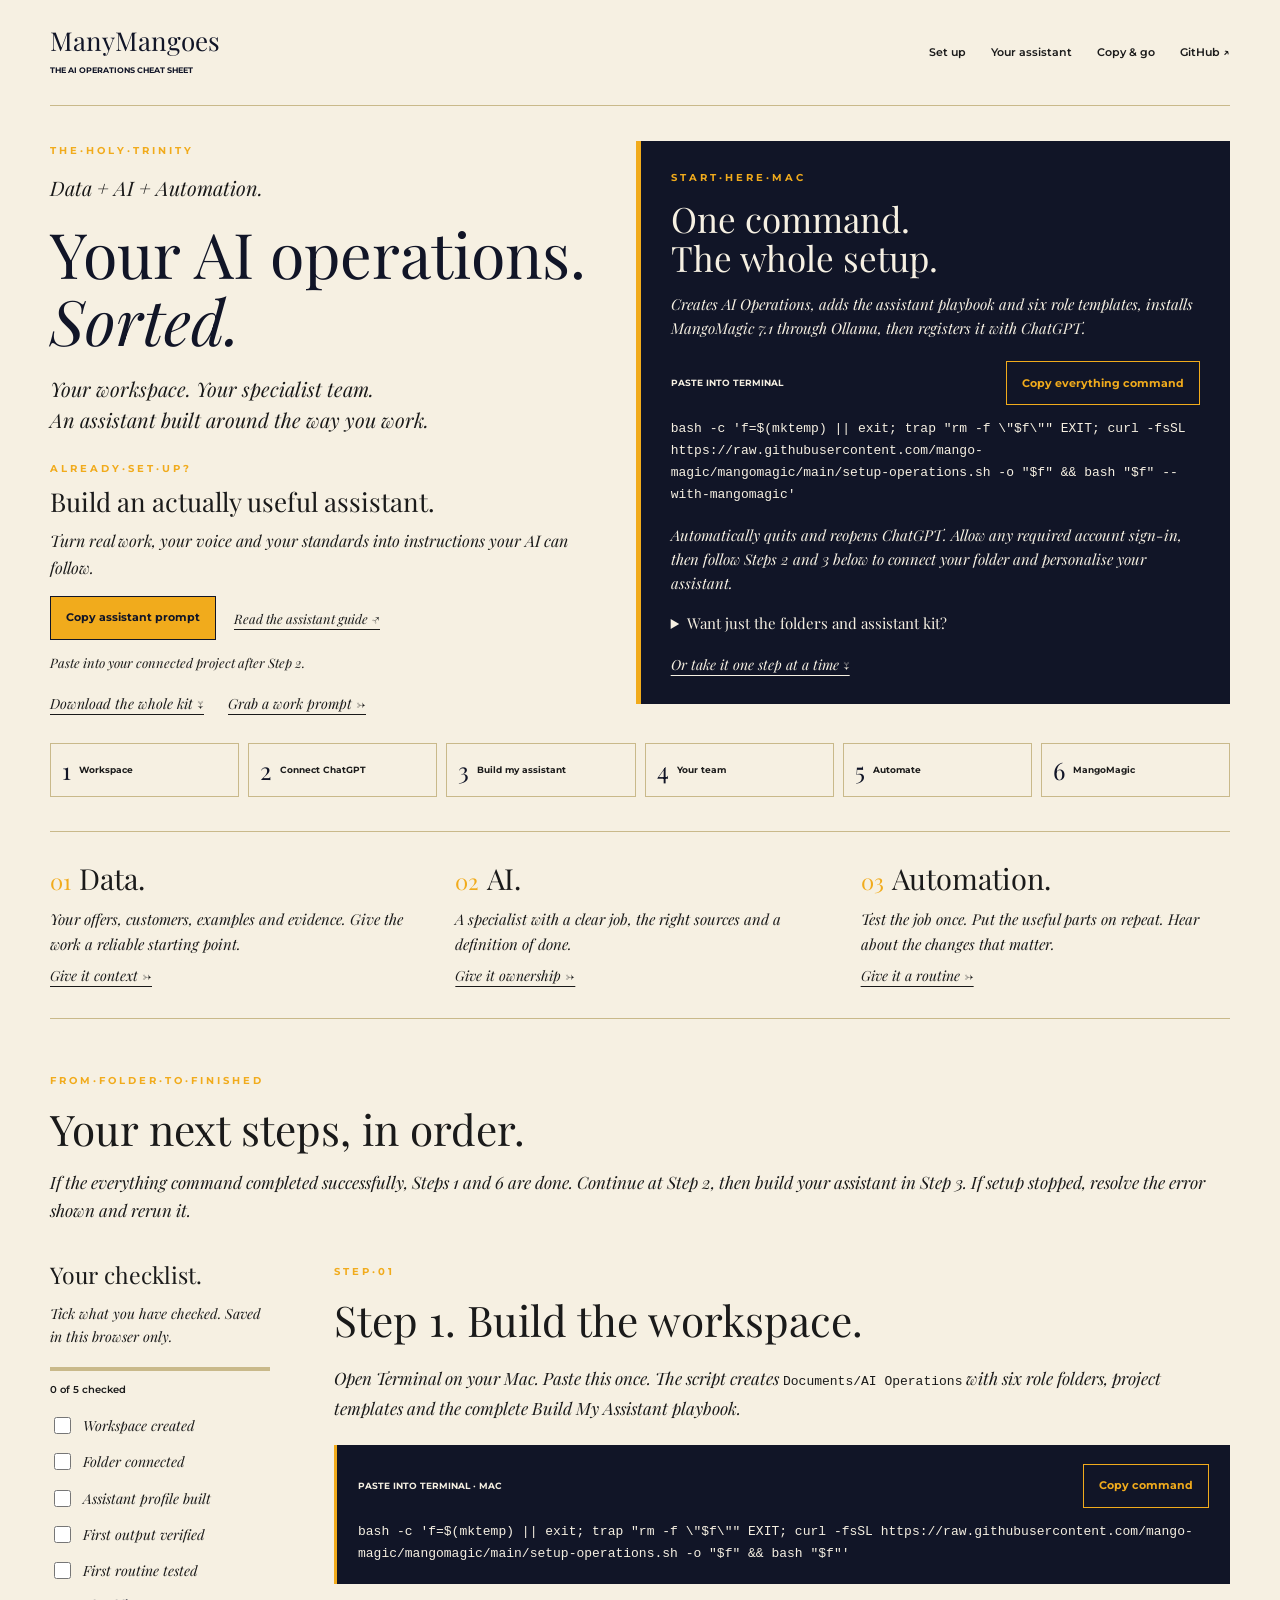
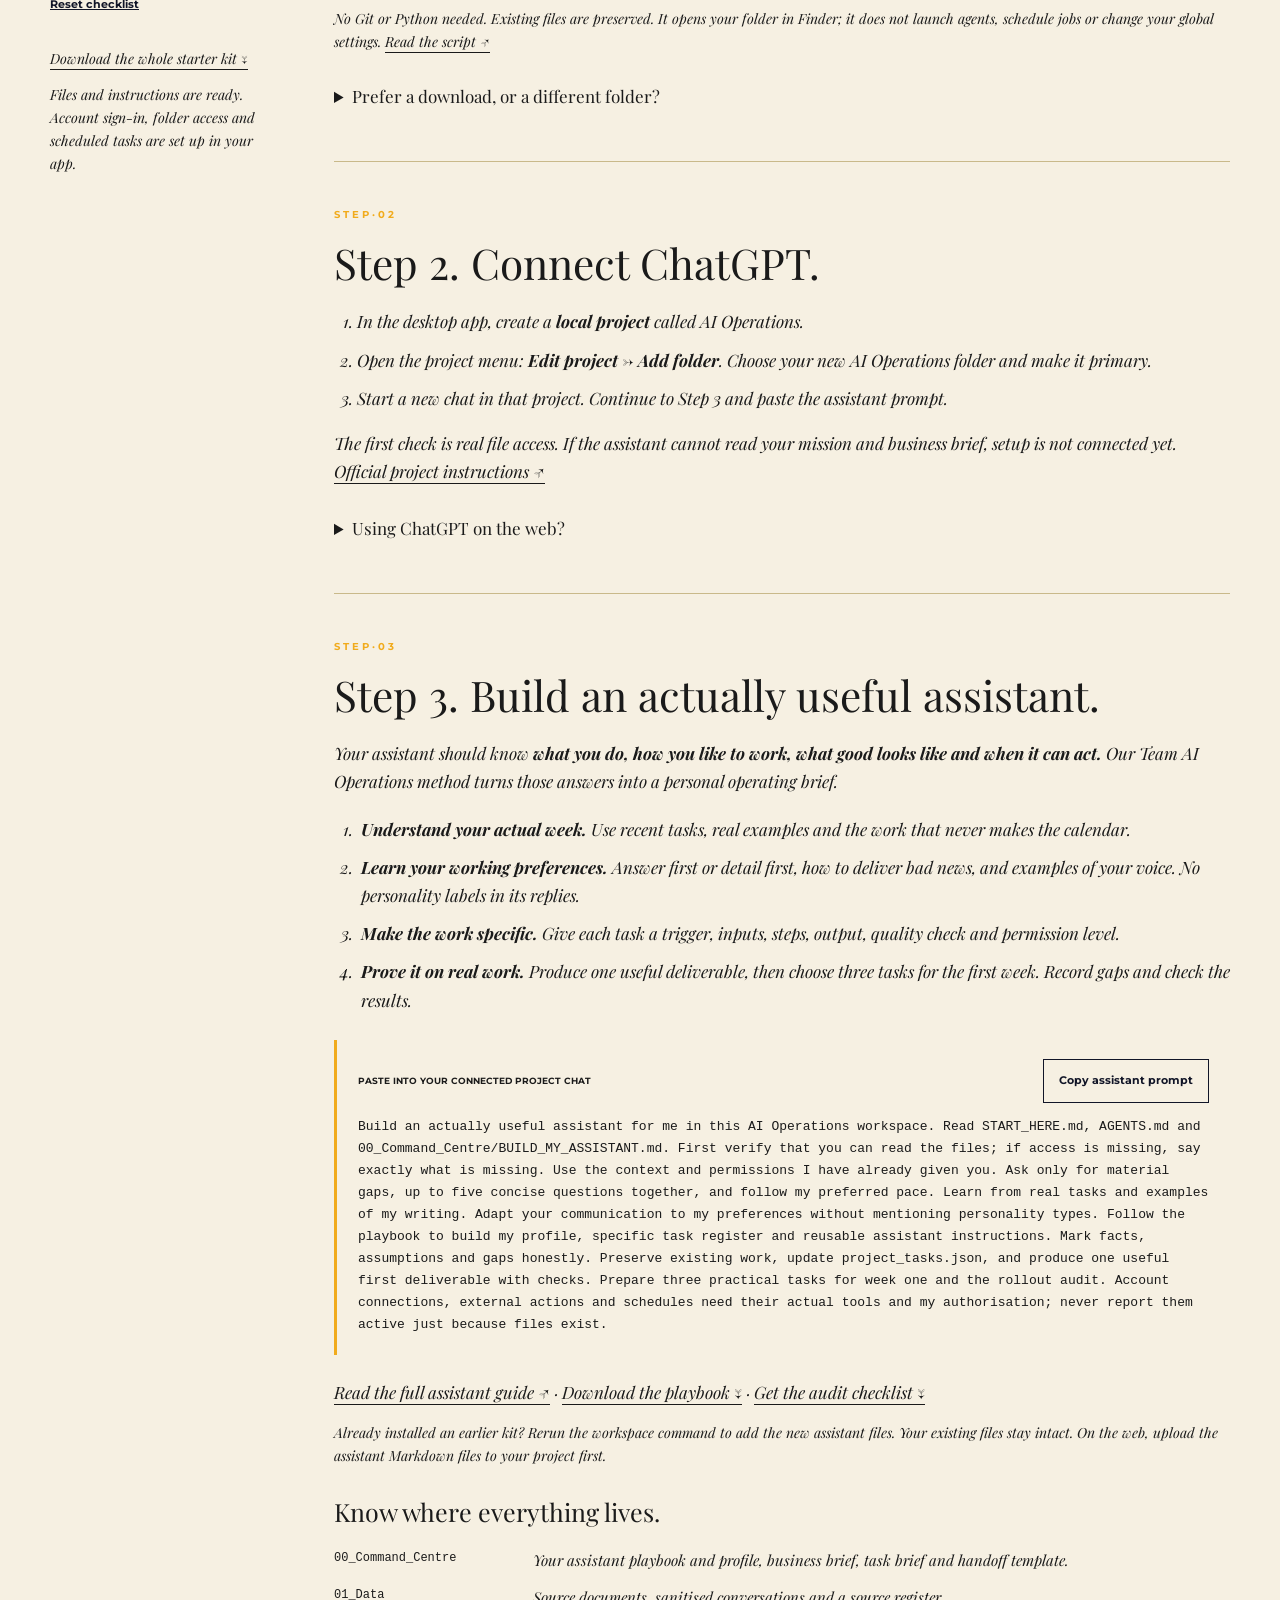
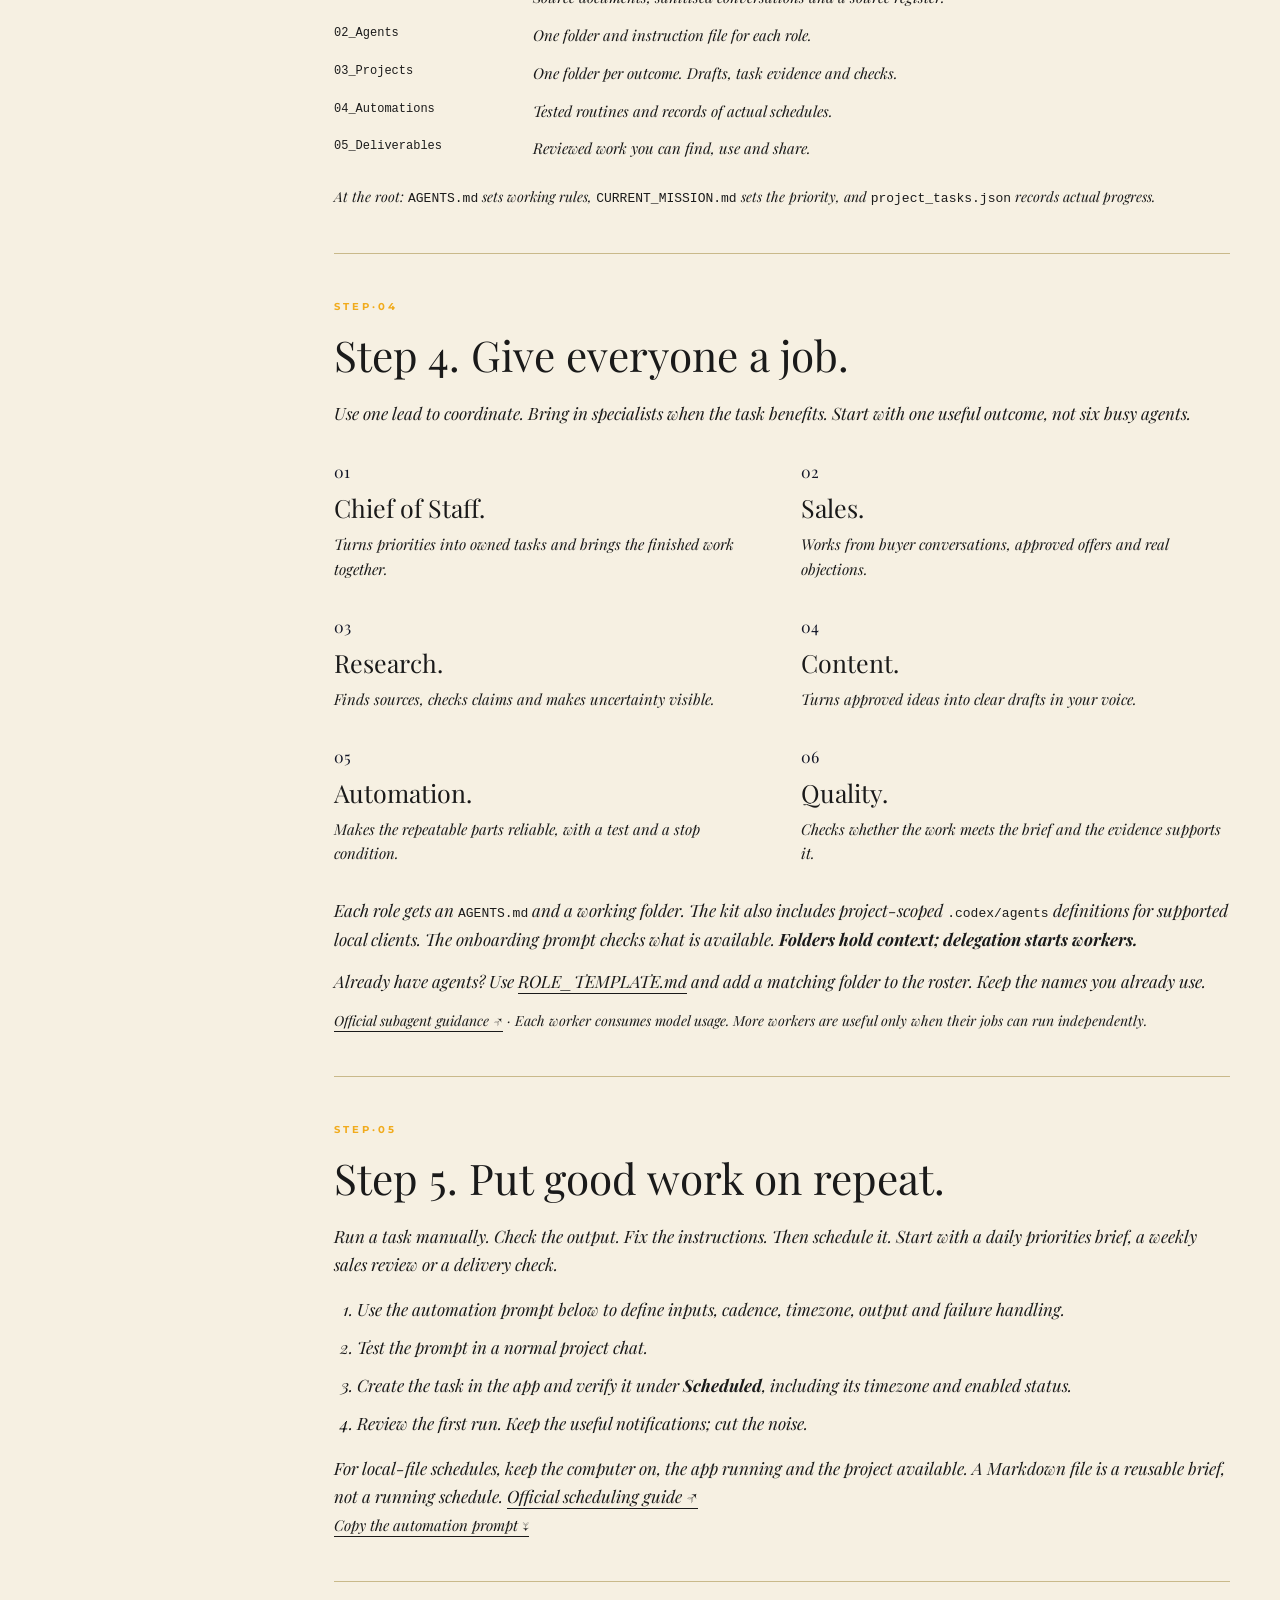
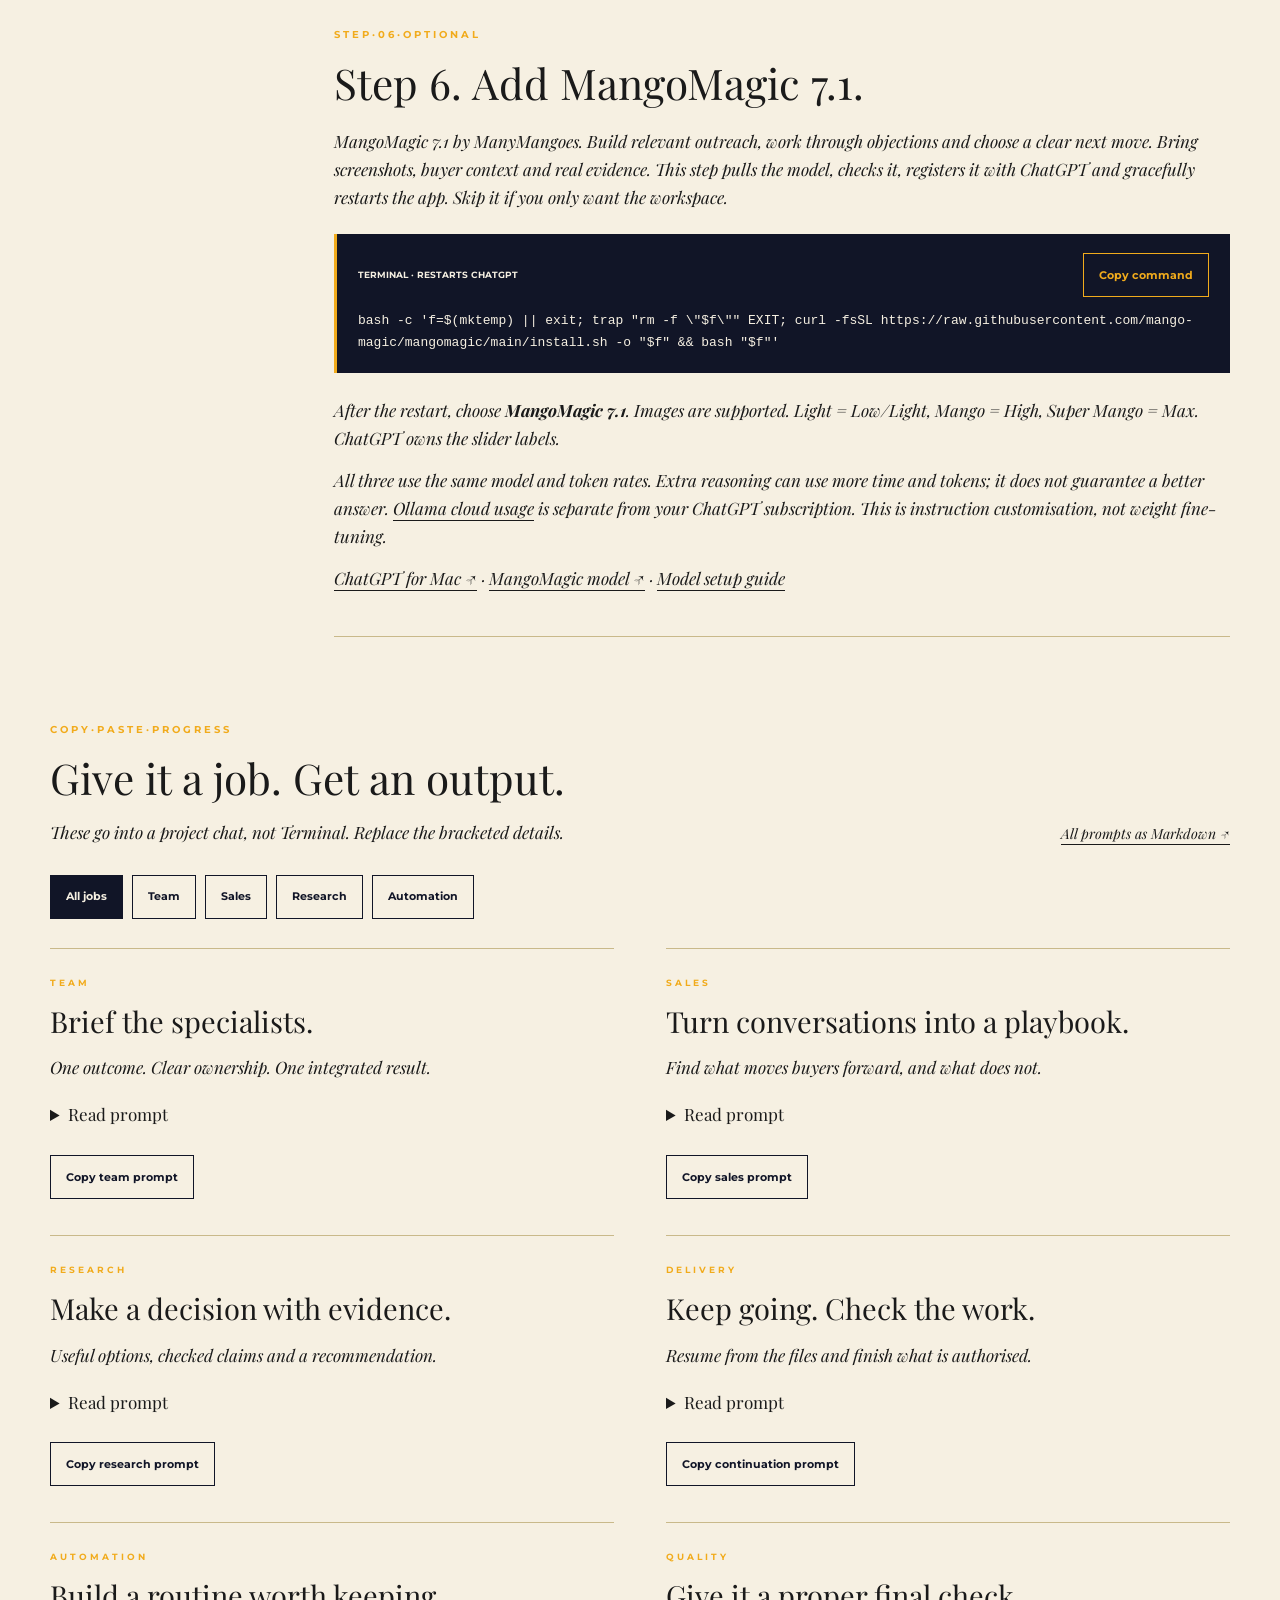
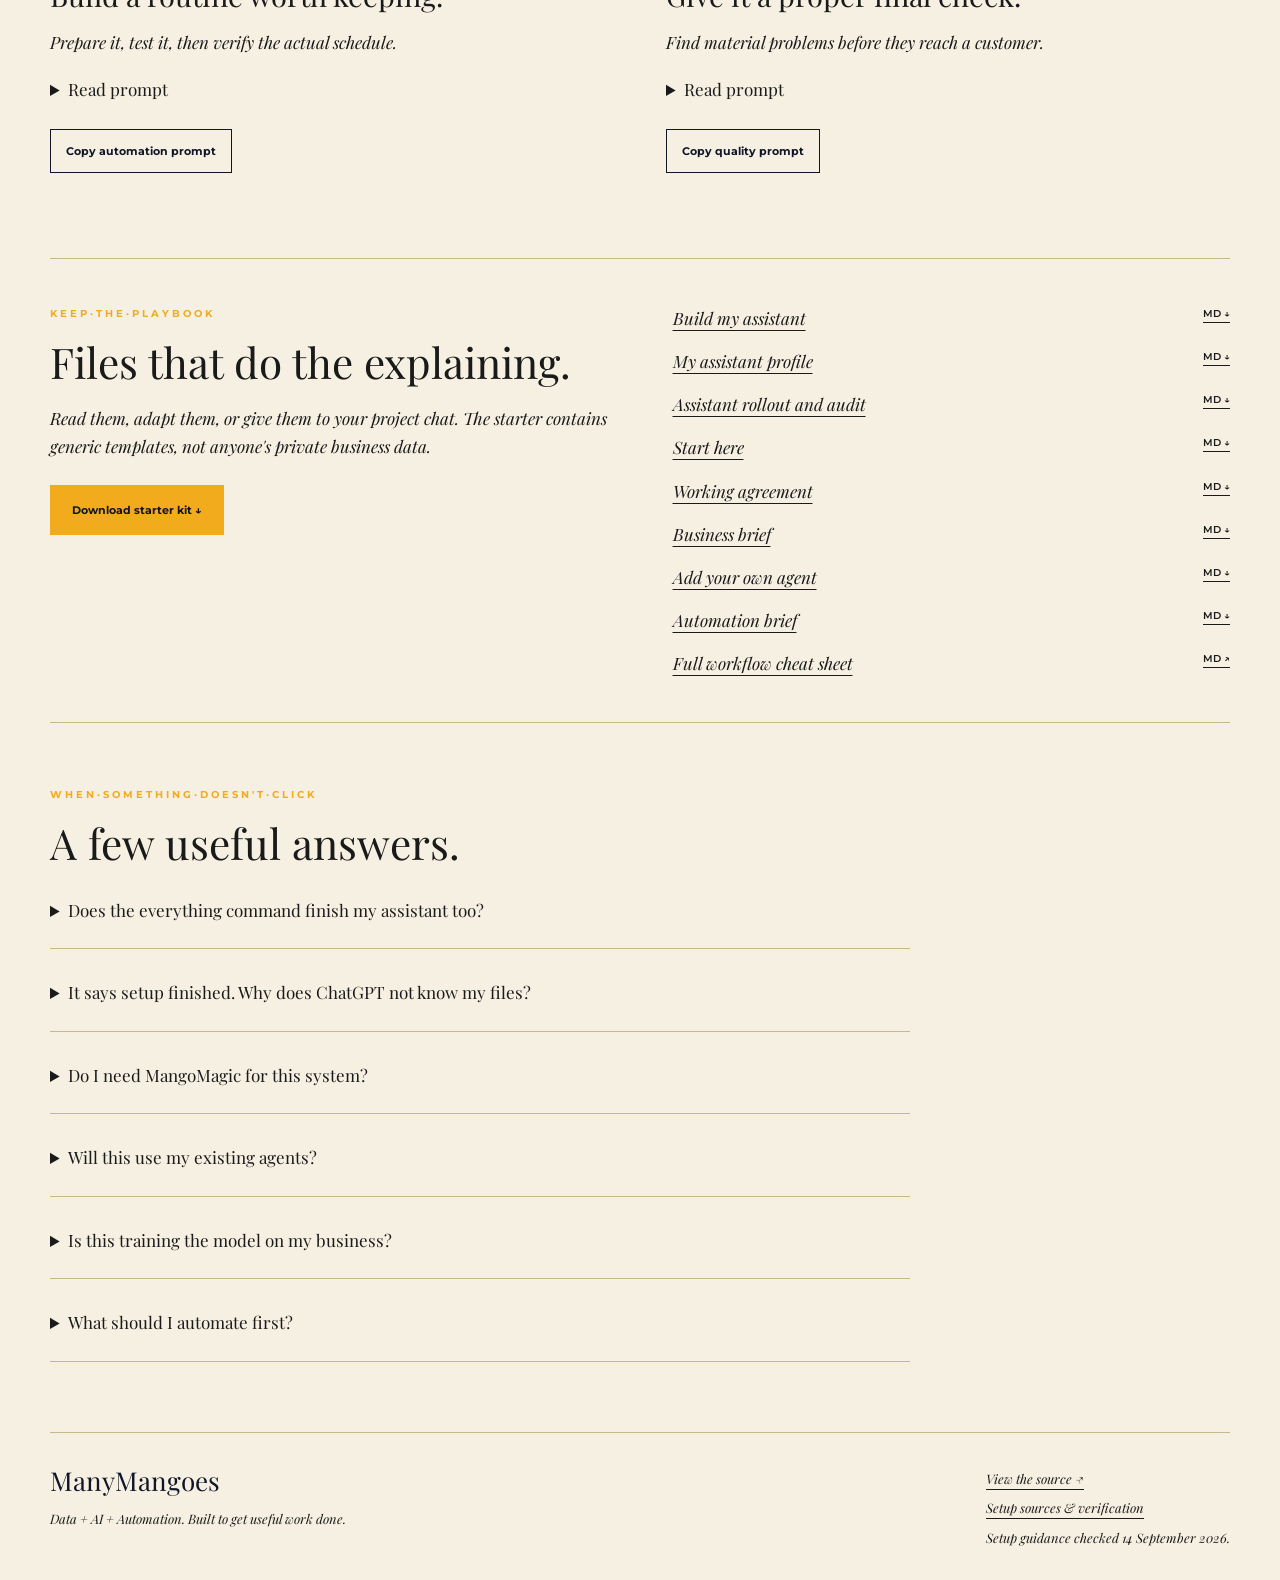
==== guide.html @ 71750f76 "Simplify setup into a visual homepage and one-click actions" ====
<!DOCTYPE html>
<html lang="en-AU">
<head>
<meta charset="UTF-8"><meta name="viewport" content="width=device-width, initial-scale=1">
<meta name="theme-color" content="#111527">
<meta name="description" content="The ManyMangoes cheat sheet for getting useful work done with ChatGPT. Data + AI + Automation. One-command setup, a Build My Assistant playbook, specialist roles and copy/paste prompts.">
<meta property="og:title" content="Your AI operations. Sorted. | ManyMangoes">
<meta property="og:description" content="Data + AI + Automation. Build your workspace. Brief your agents. Put useful work on repeat.">
<title>The setup guide. · ManyMangoes</title>
<link rel="icon" href="data:,">
<link rel="preconnect" href="https://fonts.googleapis.com"><link rel="preconnect" href="https://fonts.gstatic.com" crossorigin>
<link href="https://fonts.googleapis.com/css2?family=Montserrat:wght@600;700&family=Playfair+Display:ital,wght@0,400;0,600;1,400&display=swap" rel="stylesheet">
<link rel="stylesheet" href="assets/site.css">
<script src="assets/site.js" defer></script>
</head>
<body>
<a class="skip" href="#start">Skip to setup</a>
<header class="masthead wrap"><a class="wordmark" href="index.html">ManyMangoes<span>THE AI OPERATIONS CHEAT SHEET</span></a><nav aria-label="Main"><a href="#start">Set up</a><a href="assistant.html">Your assistant</a><a href="#prompts">Copy &amp; go</a><a href="https://github.com/mango-magic/mangomagic">GitHub ↗</a></nav></header>
<main>
<section class="hero wrap" aria-labelledby="hero-title">
<div class="hero-intro"><p class="eyebrow">T H E · H O L Y · T R I N I T Y</p><p class="hero-equation">Data + AI + Automation.</p><h1 id="hero-title">Your AI operations.<br><em>Sorted.</em></h1><p class="lede">Your workspace. Your specialist team.<br>An assistant built around the way you work.</p>
<div class="copy-block hero-assistant"><p class="eyebrow">A L R E A D Y · S E T · U P ?</p><h2>Build an actually useful assistant.</h2><p>Turn real work, your voice and your standards into instructions your AI can follow.</p><div class="actions"><button type="button" class="button" data-copy="onboard-prompt">Copy assistant prompt</button><a href="assistant.html">Read the assistant guide ↗</a></div><span class="copy-status" aria-live="polite"></span><p class="small">Paste into your connected project after Step 2.</p></div>
<div class="hero-links"><a href="assets/AI-Operations-Starter.zip" download>Download the whole kit ↓</a><a href="#prompts">Grab a work prompt →</a></div></div>
<div class="hero-install terminal"><p class="eyebrow">S T A R T · H E R E · M A C</p><h2>One command.<br>The whole setup.</h2><p>Creates AI Operations, adds the assistant playbook and six role templates, installs MangoMagic 7.1 through Ollama, then registers it with ChatGPT.</p>
<div class="copy-block terminal hero-command"><div class="block-heading"><span>PASTE INTO TERMINAL</span><button type="button" data-copy="everything-command">Copy everything command</button></div><pre id="everything-command"><code>bash -c 'f=$(mktemp) || exit; trap "rm -f \"$f\"" EXIT; curl -fsSL https://raw.githubusercontent.com/mango-magic/mangomagic/main/setup-operations.sh -o "$f" && bash "$f" --with-mangomagic'</code></pre><span class="copy-status" aria-live="polite"></span></div>
<p class="small">Automatically quits and reopens ChatGPT. Allow any required account sign-in, then follow Steps 2 and 3 below to connect your folder and personalise your assistant.</p>
<details class="workspace-choice"><summary>Want just the folders and assistant kit?</summary><p>Use this if you already have a model. You can add MangoMagic later in Step 6.</p><div class="copy-block terminal"><div class="block-heading"><span>WORKSPACE ONLY</span><button type="button" data-copy="setup-command">Copy workspace command</button></div><pre id="setup-command"><code>bash -c 'f=$(mktemp) || exit; trap "rm -f \"$f\"" EXIT; curl -fsSL https://raw.githubusercontent.com/mango-magic/mangomagic/main/setup-operations.sh -o "$f" && bash "$f"'</code></pre><span class="copy-status" aria-live="polite"></span></div></details><a class="setup-alternative" href="#start">Or take it one step at a time ↓</a></div>
<ol class="hero-steps" aria-label="Setup steps"><li><a href="#start"><span>1</span>Workspace</a></li><li><a href="#connect"><span>2</span>Connect ChatGPT</a></li><li><a href="#context"><span>3</span>Build my assistant</a></li><li><a href="#team"><span>4</span>Your team</a></li><li><a href="#automate"><span>5</span>Automate</a></li><li><a href="#model-setup"><span>6</span>MangoMagic <em>optional</em></a></li></ol>
</section>
<section class="trinity wrap" aria-labelledby="trinity-title">
<div class="trinity-heading"><p class="eyebrow">T H E · H O L Y · T R I N I T Y</p><h2 id="trinity-title">Data + AI + Automation.</h2><p>One connected way to work.</p></div>
<div class="trinity-grid"><article><span class="step-no">01</span><h3>Data.</h3><p>Your offers, customers, examples and evidence. Give the work a reliable starting point.</p><a href="#context">Give it context →</a></article><article><span class="step-no">02</span><h3>AI.</h3><p>A specialist with a clear job, the right sources and a definition of done.</p><a href="#team">Give it ownership →</a></article><article><span class="step-no">03</span><h3>Automation.</h3><p>Test the job once. Put the useful parts on repeat. Hear about the changes that matter.</p><a href="#automate">Give it a routine →</a></article></div>
</section>
<div class="wrap section-intro"><p class="eyebrow">F R O M · F O L D E R · T O · F I N I S H E D</p><h2>Your next steps, in order.</h2><p>If the everything command completed successfully, Steps 1 and 6 are done. Continue at Step 2, then build your assistant in Step 3. If setup stopped, resolve the error shown and rerun it.</p></div>
<div class="workspace-layout wrap">
<aside class="progress-panel"><h3>Your checklist.</h3><p class="small">Tick what you have checked. Saved in this browser only.</p><div class="progress-track"><span id="progress-fill"></span></div><p id="progress-text" role="status">0 of 5 checked</p><div class="checks"><label><input type="checkbox" data-check="workspace"> Workspace created</label><label><input type="checkbox" data-check="connected"> Folder connected</label><label><input type="checkbox" data-check="assistant-profile"> Assistant profile built</label><label><input type="checkbox" data-check="delivery"> First output verified</label><label><input type="checkbox" data-check="routine"> First routine tested</label></div><button class="plain-button" id="reset-progress" type="button">Reset checklist</button><a href="assets/AI-Operations-Starter.zip" download>Download the whole starter kit ↓</a><p class="small">Files and instructions are ready. Account sign-in, folder access and scheduled tasks are set up in your app.</p></aside>
<div class="guide">
<section class="guide-step" id="start"><p class="eyebrow">S T E P · 0 1</p><h2>Step 1. Build the workspace.</h2><p>Open Terminal on your Mac. Paste this once. The script creates <code>Documents/AI Operations</code> with six role folders, project templates and the complete Build My Assistant playbook.</p>
<div class="copy-block terminal"><div class="block-heading"><span>PASTE INTO TERMINAL · MAC</span><button type="button" data-copy="setup-command-steps">Copy command</button></div><pre id="setup-command-steps"><code>bash -c 'f=$(mktemp) || exit; trap "rm -f \"$f\"" EXIT; curl -fsSL https://raw.githubusercontent.com/mango-magic/mangomagic/main/setup-operations.sh -o "$f" && bash "$f"'</code></pre><span class="copy-status" aria-live="polite"></span></div>
<p class="small">No Git or Python needed. Existing files are preserved. It opens your folder in Finder; it does not launch agents, schedule jobs or change your global settings. <a href="https://github.com/mango-magic/mangomagic/blob/main/setup-operations.sh">Read the script ↗</a></p>
<details><summary>Prefer a download, or a different folder?</summary><p><a href="assets/AI-Operations-Starter.zip" download>Download the starter ZIP</a> and unzip it. To choose a destination with the script:</p><div class="copy-block"><div class="block-heading"><span>TERMINAL</span><button data-copy="custom-command" type="button">Copy command</button></div><pre id="custom-command"><code>bash -c 'f=$(mktemp) || exit; trap "rm -f \"$f\"" EXIT; curl -fsSL https://raw.githubusercontent.com/mango-magic/mangomagic/main/setup-operations.sh -o "$f" && bash "$f" --destination "$HOME/Desktop/AI Operations"'</code></pre><span class="copy-status" aria-live="polite"></span></div><p>The command is for macOS. On other systems, use the ZIP and a client that supports the workflow.</p></details>
</section>
<section class="guide-step" id="connect"><p class="eyebrow">S T E P · 0 2</p><h2>Step 2. Connect ChatGPT.</h2><ol><li>In the desktop app, create a <strong>local project</strong> called AI Operations.</li><li>Open the project menu: <strong>Edit project → Add folder</strong>. Choose your new AI Operations folder and make it primary.</li><li>Start a new chat in that project. Continue to Step 3 and paste the assistant prompt.</li></ol><p>The first check is real file access. If the assistant cannot read your mission and business brief, setup is not connected yet. <a href="https://learn.chatgpt.com/docs/projects">Official project instructions ↗</a></p>
<details><summary>Using ChatGPT on the web?</summary><p>Create a ChatGPT project, upload the relevant starter Markdown files and business sources, and paste the shared AGENTS.md rules into project instructions. Keep uploads current. A web project does not automatically read your Mac's folders, run the Mac installer or inherit its Ollama model. Local custom agent definitions apply to supported local Codex clients.</p><p>Use the prompts with the tools your account actually has. If file writing or delegation is unavailable, the assistant can return file contents and work through roles sequentially.</p></details>
</section>
<section class="guide-step" id="context"><p class="eyebrow">S T E P · 0 3</p><h2>Step 3. Build an actually useful assistant.</h2><p>Your assistant should know <strong>what you do, how you like to work, what good looks like and when it can act.</strong> Our Team AI Operations method turns those answers into a personal operating brief.</p>
<ol class="assistant-outcomes"><li><strong>Understand your actual week.</strong> Use recent tasks, real examples and the work that never makes the calendar.</li><li><strong>Learn your working preferences.</strong> Answer first or detail first, how to deliver bad news, and examples of your voice. No personality labels in its replies.</li><li><strong>Make the work specific.</strong> Give each task a trigger, inputs, steps, output, quality check and permission level.</li><li><strong>Prove it on real work.</strong> Produce one useful deliverable, then choose three tasks for the first week. Record gaps and check the results.</li></ol>
<div class="copy-block"><div class="block-heading"><span>PASTE INTO YOUR CONNECTED PROJECT CHAT</span><button data-copy="onboard-prompt" type="button">Copy assistant prompt</button></div><pre id="onboard-prompt">Build an actually useful assistant for me in this AI Operations workspace. Read START_HERE.md, AGENTS.md and 00_Command_Centre/BUILD_MY_ASSISTANT.md. First verify that you can read the files; if access is missing, say exactly what is missing. Use the context and permissions I have already given you. Ask only for material gaps, up to five concise questions together, and follow my preferred pace. Learn from real tasks and examples of my writing. Adapt your communication to my preferences without mentioning personality types. Follow the playbook to build my profile, specific task register and reusable assistant instructions. Mark facts, assumptions and gaps honestly. Preserve existing work, update project_tasks.json, and produce one useful first deliverable with checks. Prepare three practical tasks for week one and the rollout audit. Account connections, external actions and schedules need their actual tools and my authorisation; never report them active just because files exist.</pre><span class="copy-status" aria-live="polite"></span></div>
<p><a href="assistant.html">Read the full assistant guide ↗</a> · <a href="starter/00_Command_Centre/BUILD_MY_ASSISTANT.md" download>Download the playbook ↓</a> · <a href="starter/00_Command_Centre/ASSISTANT_ROLLOUT.md" download>Get the audit checklist ↓</a></p><p class="small">Already installed an earlier kit? Rerun the workspace command to add the new assistant files. Your existing files stay intact. On the web, upload the assistant Markdown files to your project first.</p>
<div class="file-map"><h3>Know where everything lives.</h3><dl><div><dt>00_Command_Centre</dt><dd>Your assistant playbook and profile, business brief, task brief and handoff template.</dd></div><div><dt>01_Data</dt><dd>Source documents, sanitised conversations and a source register.</dd></div><div><dt>02_Agents</dt><dd>One folder and instruction file for each role.</dd></div><div><dt>03_Projects</dt><dd>One folder per outcome. Drafts, task evidence and checks.</dd></div><div><dt>04_Automations</dt><dd>Tested routines and records of actual schedules.</dd></div><div><dt>05_Deliverables</dt><dd>Reviewed work you can find, use and share.</dd></div></dl><p class="small">At the root: <code>AGENTS.md</code> sets working rules, <code>CURRENT_MISSION.md</code> sets the priority, and <code>project_tasks.json</code> records actual progress.</p></div>
</section>
<section class="guide-step" id="team"><p class="eyebrow">S T E P · 0 4</p><h2>Step 4. Give everyone a job.</h2><p>Use one lead to coordinate. Bring in specialists when the task benefits. Start with one useful outcome, not six busy agents.</p><div class="roles"><article><span>01</span><h3>Chief of Staff.</h3><p>Turns priorities into owned tasks and brings the finished work together.</p></article><article><span>02</span><h3>Sales.</h3><p>Works from buyer conversations, approved offers and real objections.</p></article><article><span>03</span><h3>Research.</h3><p>Finds sources, checks claims and makes uncertainty visible.</p></article><article><span>04</span><h3>Content.</h3><p>Turns approved ideas into clear drafts in your voice.</p></article><article><span>05</span><h3>Automation.</h3><p>Makes the repeatable parts reliable, with a test and a stop condition.</p></article><article><span>06</span><h3>Quality.</h3><p>Checks whether the work meets the brief and the evidence supports it.</p></article></div><p>Each role gets an <code>AGENTS.md</code> and a working folder. The kit also includes project-scoped <code>.codex/agents</code> definitions for supported local clients. The onboarding prompt checks what is available. <strong>Folders hold context; delegation starts workers.</strong></p><p>Already have agents? Use <a href="starter/02_Agents/ROLE_TEMPLATE.md" download>ROLE_TEMPLATE.md</a> and add a matching folder to the roster. Keep the names you already use.</p><p class="small"><a href="https://learn.chatgpt.com/docs/agent-configuration/subagents">Official subagent guidance ↗</a> · Each worker consumes model usage. More workers are useful only when their jobs can run independently.</p>
</section>
<section class="guide-step" id="automate"><p class="eyebrow">S T E P · 0 5</p><h2>Step 5. Put good work on repeat.</h2><p>Run a task manually. Check the output. Fix the instructions. Then schedule it. Start with a daily priorities brief, a weekly sales review or a delivery check.</p><ol><li>Use the automation prompt below to define inputs, cadence, timezone, output and failure handling.</li><li>Test the prompt in a normal project chat.</li><li>Create the task in the app and verify it under <strong>Scheduled</strong>, including its timezone and enabled status.</li><li>Review the first run. Keep the useful notifications; cut the noise.</li></ol><p>For local-file schedules, keep the computer on, the app running and the project available. A Markdown file is a reusable brief, not a running schedule. <a href="https://learn.chatgpt.com/docs/automations">Official scheduling guide ↗</a></p><a class="text-link" href="#automation-prompt-card">Copy the automation prompt ↓</a></section>
<section class="guide-step" id="model-setup"><p class="eyebrow">S T E P · 0 6 · O P T I O N A L</p><h2>Step 6. Add MangoMagic 7.1.</h2><p>MangoMagic 7.1 by ManyMangoes. Build relevant outreach, work through objections and choose a clear next move. Bring screenshots, buyer context and real evidence. This step pulls the model, checks it, registers it with ChatGPT and gracefully restarts the app. Skip it if you only want the workspace.</p>
<div class="copy-block terminal"><div class="block-heading"><span>TERMINAL · RESTARTS CHATGPT</span><button data-copy="model-command" type="button">Copy command</button></div><pre id="model-command"><code>bash -c 'f=$(mktemp) || exit; trap "rm -f \"$f\"" EXIT; curl -fsSL https://raw.githubusercontent.com/mango-magic/mangomagic/main/install.sh -o "$f" && bash "$f"'</code></pre><span class="copy-status" aria-live="polite"></span></div>
<p>After the restart, choose <strong>MangoMagic 7.1</strong>. Images are supported. Light = Low/Light, Mango = High, Super Mango = Max. ChatGPT owns the slider labels.</p><p>All three use the same model and token rates. Extra reasoning can use more time and tokens; it does not guarantee a better answer. <a href="https://ollama.com/pricing">Ollama cloud usage</a> is separate from your ChatGPT subscription. This is instruction customisation, not weight fine-tuning.</p><p><a href="https://chatgpt.com/download/">ChatGPT for Mac ↗</a> · <a href="https://ollama.com/mangomagic/mangomagic-7.1">MangoMagic model ↗</a> · <a href="docs/MODEL-SETUP.md">Model setup guide</a></p></section>
</div></div>
<section class="prompt-library wrap" id="prompts"><div class="section-heading"><div><p class="eyebrow">C O P Y · P A S T E · P R O G R E S S</p><h2>Give it a job. Get an output.</h2><p>These go into a project chat, not Terminal. Replace the bracketed details.</p></div><a href="docs/PROMPTS.md">All prompts as Markdown ↗</a></div><div class="filters" role="group" aria-label="Filter prompts"><button type="button" data-filter="all" aria-pressed="true">All jobs</button><button type="button" data-filter="team" aria-pressed="false">Team</button><button type="button" data-filter="sales" aria-pressed="false">Sales</button><button type="button" data-filter="research" aria-pressed="false">Research</button><button type="button" data-filter="automation" aria-pressed="false">Automation</button></div><div class="prompt-grid">
<article class="prompt-card" data-category="team"><p class="eyebrow">T E A M</p><h3>Brief the specialists.</h3><p>One outcome. Clear ownership. One integrated result.</p><details><summary>Read prompt</summary><pre id="team-prompt">Read AGENTS.md, CURRENT_MISSION.md and project_tasks.json. Deliver [specific outcome] in 03_Projects/[project]. Use [source files] and meet [acceptance criteria] by [deadline]. If supported, delegate independent parts to up to three relevant specialists. Give each a role file to read, exact inputs, a separate output path, file scope and a definition of done. Use fewer agents when practical. If delegation is unavailable, work sequentially and say so. Integrate the work, verify it against the evidence, update the tracker and return the deliverable with any remaining decisions. Continue authorised work without unnecessary check-ins.</pre></details><button data-copy="team-prompt" type="button">Copy team prompt</button><span class="copy-status" aria-live="polite"></span></article>
<article class="prompt-card" data-category="sales"><p class="eyebrow">S A L E S</p><h3>Turn conversations into a playbook.</h3><p>Find what moves buyers forward, and what does not.</p><details><summary>Read prompt</summary><pre id="sales-prompt">Read the approved offer and sanitised inbox conversations in 01_Data. Build a sales playbook for [buyer segment]. Find buying triggers, objections, useful questions and next steps. Cite anonymised source IDs and show sample size, counterexamples and whether a meeting was actually confirmed. Separate observed patterns from your suggestions. Do not invent conversion rates or personalisation. Produce three short draft response sequences, verify every business claim, and save the playbook and evidence in 03_Projects/[project]. Update project_tasks.json. Do not send messages.</pre></details><button data-copy="sales-prompt" type="button">Copy sales prompt</button><span class="copy-status" aria-live="polite"></span></article>
<article class="prompt-card" data-category="research"><p class="eyebrow">R E S E A R C H</p><h3>Make a decision with evidence.</h3><p>Useful options, checked claims and a recommendation.</p><details><summary>Read prompt</summary><pre id="research-prompt">Research [decision] for [audience] using [approved documents and research scope]. Verify time-sensitive facts with primary sources when research tools are available. Record source dates and links. Separate facts, inference and unknowns; include conflicting evidence and what could change the answer. Save a one-page decision brief with options, recommendation, key risks and next action in 03_Projects/[project]. Check every material claim against its source. Update project_tasks.json and state any sources you could not access.</pre></details><button data-copy="research-prompt" type="button">Copy research prompt</button><span class="copy-status" aria-live="polite"></span></article>
<article class="prompt-card" data-category="team"><p class="eyebrow">D E L I V E R Y</p><h3>Keep going. Check the work.</h3><p>Resume from the files and finish what is authorised.</p><details><summary>Read prompt</summary><pre id="continue-prompt">Resume the current mission from AGENTS.md, CURRENT_MISSION.md, project_tasks.json and the latest handoffs. Inspect the actual outputs before trusting recorded status. Complete the highest-priority unblocked work within the authorised scope. Verify acceptance criteria and record evidence paths, failures and next actions. Never inflate completion percentages. Prepare the finished deliverable for owner review only after all required work and checks are done. If a decision or missing access blocks progress, state exactly what is needed and continue independent work. Return the result, its verification and the next decision.</pre></details><button data-copy="continue-prompt" type="button">Copy continuation prompt</button><span class="copy-status" aria-live="polite"></span></article>
<article class="prompt-card" data-category="automation" id="automation-prompt-card"><p class="eyebrow">A U T O M A T I O N</p><h3>Build a routine worth keeping.</h3><p>Prepare it, test it, then verify the actual schedule.</p><details><summary>Read prompt</summary><pre id="automation-prompt">Prepare a recurring [job] for this project. Cadence: [schedule]. Timezone: [Area/City]. Inputs: [specific accessible files or connected tools]. Output: [file and success check]. Read 04_Automations/AUTOMATION_BRIEF.md and fill a copy for this routine. Define duplicate prevention, retry limit, stop condition and usage budget. Notify only on a meaningful change, actionable failure or required decision. Run one bounded manual test and inspect its output. Keep this a draft until I ask to schedule it; a saved file is not a scheduled task. Then verify the saved app schedule, timezone, enabled status and input access before reporting it active. Do not send messages, publish or spend as part of this routine.</pre></details><button data-copy="automation-prompt" type="button">Copy automation prompt</button><span class="copy-status" aria-live="polite"></span></article>
<article class="prompt-card" data-category="team"><p class="eyebrow">Q U A L I T Y</p><h3>Give it a proper final check.</h3><p>Find material problems before they reach a customer.</p><details><summary>Read prompt</summary><pre id="quality-prompt">Review [deliverable path] against [task brief] and its cited sources. Check factual claims, calculations, links, missing requirements and whether the output is useful to its intended reader. Distinguish checks actually performed from checks still needed. Return pass, needs changes or blocked, with evidence and specific corrections. Fix routine issues within the authorised scope, recheck them and update project_tasks.json. Keep owner approval separate from technical completion. If this reviews your own work, disclose that the review is not independent.</pre></details><button data-copy="quality-prompt" type="button">Copy quality prompt</button><span class="copy-status" aria-live="polite"></span></article>
</div></section>
<section class="downloads wrap" id="downloads"><div><p class="eyebrow">K E E P · T H E · P L A Y B O O K</p><h2>Files that do the explaining.</h2><p>Read them, adapt them, or give them to your project chat. The starter contains generic templates, not anyone's private business data.</p><a class="button" href="assets/AI-Operations-Starter.zip" download>Download starter kit ↓</a></div><div class="download-links"><a href="starter/00_Command_Centre/BUILD_MY_ASSISTANT.md" download>Build my assistant <span>MD ↓</span></a><a href="starter/00_Command_Centre/ASSISTANT_PROFILE.md" download>My assistant profile <span>MD ↓</span></a><a href="starter/00_Command_Centre/ASSISTANT_ROLLOUT.md" download>Assistant rollout and audit <span>MD ↓</span></a><a href="starter/START_HERE.md" download>Start here <span>MD ↓</span></a><a href="starter/AGENTS.md" download>Working agreement <span>MD ↓</span></a><a href="starter/00_Command_Centre/BUSINESS_BRIEF.md" download>Business brief <span>MD ↓</span></a><a href="starter/02_Agents/ROLE_TEMPLATE.md" download>Add your own agent <span>MD ↓</span></a><a href="starter/04_Automations/AUTOMATION_BRIEF.md" download>Automation brief <span>MD ↓</span></a><a href="docs/WORKFLOW-CHEATSHEET.md">Full workflow cheat sheet <span>MD ↗</span></a></div></section>
<section class="faq wrap"><p class="eyebrow">W H E N · S O M E T H I N G · D O E S N ' T · C L I C K</p><h2>A few useful answers.</h2><details><summary>Does the everything command finish my assistant too?</summary><p>It installs the files and model integration. Step 2 gives the project access to your folder. Step 3 uses your real work and preferences to build your assistant. An installer cannot answer those questions for you. The assistant prompt handles the setup conversation and checks its first result.</p></details><details><summary>It says setup finished. Why does ChatGPT not know my files?</summary><p>The script finished creating the workspace. Attach it as the primary folder of a local project and start a new chat there. Ask ChatGPT to name and summarise the mission file. A file existing on disk does not prove the app can read it.</p></details><details><summary>Do I need MangoMagic for this system?</summary><p>No. The workspace and prompts can be used with the model available in your app. MangoMagic 7.1 is ManyMangoes' optional B2B sales intelligence assistant, with images and adjustable thinking. Model availability, tools and scheduling depend on your client and account.</p></details><details><summary>Will this use my existing agents?</summary><p>It preserves existing files and global settings. Map your agents to folders in AGENT_ROSTER.md using ROLE_TEMPLATE.md. The six included project definitions are suggestions, not an import of your existing account configuration. Ask the app to verify the roles it can actually delegate to.</p></details><details><summary>Is this training the model on my business?</summary><p>It supplies context and instructions. It does not change model weights or make a public model know your private files. Only provide source material you want the selected model and connected tools to process.</p></details><details><summary>What should I automate first?</summary><p>A short internal priorities brief or a weekly delivery review. Give it a narrow input, a useful output and a check you can repeat. Test it before adding a schedule. Keep customer messaging and publishing within your explicit authorisation.</p></details></section>
</main>
<footer class="wrap"><div><a class="wordmark" href="https://manymangoes.com">ManyMangoes</a><p>Data + AI + Automation. Built to get useful work done.</p></div><div><a href="https://github.com/mango-magic/mangomagic">View the source ↗</a><a href="docs/SOURCES.md">Setup sources &amp; verification</a><span>Setup guidance checked 14 September 2026.</span></div></footer>
<noscript><p class="wrap">JavaScript is off. Select and copy the commands or prompts manually. All guides and downloads remain available.</p></noscript>
</body></html>
---- assets/site.css ----
:root{--gold:#F1AB1C;--navy:#111527;--cream:#F6F0E2;--charcoal:#1A1A1A;--sand:#C9B98A;--display:'Playfair Display',Georgia,serif;--label:'Montserrat',Arial,sans-serif;color-scheme:light}*{box-sizing:border-box}html{scroll-behavior:smooth;scroll-padding-top:28px}body{margin:0;background:var(--cream);color:var(--charcoal);font:italic 17px/1.65 var(--display);-webkit-font-smoothing:antialiased}a{color:inherit;text-underline-offset:5px}a:hover{text-decoration-thickness:2px}h1,h2,h3,p,pre{margin:0}h1,h2,h3{font-style:normal;font-weight:400;line-height:1.16}h2{font-size:clamp(30px,3.3vw,43px)}h3{font-size:25px}p+p{margin-top:14px}code,pre{font:normal 13px/1.7 ui-monospace,SFMono-Regular,Consolas,monospace}code{overflow-wrap:anywhere}button,input{font:inherit}button,.button{cursor:pointer}button:focus-visible,a:focus-visible,input:focus-visible,summary:focus-visible{outline:3px solid var(--gold);outline-offset:5px}button{font:700 11px/1.5 var(--label);padding:11px 15px;border:1px solid var(--navy);color:var(--navy);background:transparent;min-height:44px;border-radius:0}button:hover{background:var(--gold)}[hidden]{display:none!important}.wrap{width:min(1180px,calc(100% - 72px));margin-inline:auto}.masthead{display:flex;align-items:center;justify-content:space-between;gap:24px;padding:28px 0;border-bottom:1px solid var(--sand)}.wordmark{font:normal 26px/1 var(--display);text-decoration:none;color:var(--navy)}.wordmark span{display:block;font:700 8px/1.6 var(--label);margin-top:10px}.masthead nav{display:flex;gap:25px;font:600 11px/1.6 var(--label)}.masthead nav a{text-decoration:none}.eyebrow{color:var(--gold);font:700 10px/1.9 var(--label);font-style:normal;margin-bottom:14px;overflow-wrap:anywhere}.hero{display:grid;grid-template-columns:1fr 180px;gap:40px;padding:58px 0 62px}.hero h1{font-size:clamp(50px,6.6vw,90px);line-height:1.04;color:var(--navy)}.hero h1 em{font-weight:400}.lede{font-size:23px;line-height:1.5;margin-top:26px}.small{font-size:14px;line-height:1.65}.hero .small{max-width:620px;margin-top:20px}.hero-note{align-self:end;padding:0 0 12px 24px;border-left:1px solid var(--sand)}.big-number{font:normal 30px var(--display);color:var(--navy)}.hero-note p{margin:24px 0;font-size:20px}.hero-note .eyebrow{font-size:8px}.hero-options{display:grid;gap:14px;margin-top:24px}.hero-command{margin-top:0;max-width:780px}.hero-steps{display:flex;flex-wrap:wrap;gap:10px;margin:22px 0 0;padding:0;list-style:none}.hero-steps li{margin:0}.hero-steps a{display:inline-flex;align-items:center;gap:9px;padding:9px 13px;border:1px solid var(--navy);text-decoration:none;font:700 10px/1.6 var(--label)}.hero-steps span{font:normal 13px var(--display);color:var(--navy)}.hero-steps a:hover{background:var(--gold)}.hero-steps em{font-style:normal;font-size:8px}.actions{display:flex;align-items:center;gap:16px;flex-wrap:wrap;margin-top:24px}.button{display:inline-flex;align-items:center;justify-content:center;gap:22px;min-height:50px;padding:15px 22px;color:var(--navy);background:var(--gold);text-decoration:none;font:700 11px/1.6 var(--label)}.button:hover{background:var(--navy);color:var(--cream)}.button.ghost{background:transparent;border:1px solid var(--navy)}.button.ghost:hover{background:var(--navy);color:var(--cream)}.hero-links{display:flex;flex-wrap:wrap;gap:10px 24px;margin-top:18px}.hero-links a{font-size:14px}.text-link{font-size:15px}.trinity{background:var(--navy);border-left:6px solid var(--gold);color:var(--cream);padding:42px 44px}.trinity h2{font-size:clamp(33px,4vw,53px)}.trinity-heading>p:last-child{margin-top:12px}.trinity-grid{display:grid;grid-template-columns:repeat(3,1fr);gap:40px;margin-top:34px}.step-no{font:normal 22px var(--display);color:var(--gold)}.trinity h3{font-size:30px;margin:6px 0 14px}.trinity article p{font-size:16px;max-width:270px}.trinity article a{display:inline-block;margin-top:17px;font-size:14px}.section-intro{padding-top:85px;padding-bottom:38px}.section-intro p:last-child{margin-top:15px}.workspace-layout{display:grid;grid-template-columns:220px minmax(0,1fr);gap:64px;align-items:start}.progress-panel{position:sticky;top:28px}.progress-panel h3{font-size:23px}.progress-panel>p{margin-top:13px}.progress-track{height:4px;background:var(--sand);margin-top:19px}.progress-track span{display:block;width:0;background:var(--navy);height:100%}#progress-text{font:600 10px var(--label);margin:12px 0 18px}.checks{display:grid;gap:13px;font-size:14px}.checks label{display:flex;align-items:center;gap:9px;cursor:pointer}.checks input{width:17px;height:17px;accent-color:var(--navy);flex-shrink:0}.plain-button{border:0;text-decoration:underline;padding:10px 0}.progress-panel>a{display:block;font-size:14px;margin-top:21px}.guide-step{padding:0 0 43px;margin-bottom:43px;border-bottom:1px solid var(--sand)}.guide-step h2{margin-bottom:20px}.guide-step ol{padding-left:23px}.guide-step li+li{margin-top:10px}.copy-block{border-left:3px solid var(--gold);padding:19px 21px;background:var(--cream);margin:23px 0}.terminal{background:var(--navy);color:var(--cream)}.block-heading{display:flex;align-items:center;justify-content:space-between;gap:16px;margin-bottom:13px}.block-heading>span{font:700 9px/1.7 var(--label)}.block-heading button{flex-shrink:0}.terminal button{border-color:var(--gold);color:var(--gold)}.terminal button:hover{color:var(--navy)}pre{white-space:pre-wrap;overflow-wrap:anywhere;max-width:100%;user-select:text}.copy-status{display:block;font-size:13px;line-height:1.6;margin-top:6px;min-height:0}.copy-status:empty{display:none}details{margin-top:22px}summary{font-style:normal;cursor:pointer;line-height:1.5;padding:9px 0}details>p{margin-top:13px}details[open]>summary{margin-bottom:10px}.file-map{margin-top:30px}.file-map h3{margin-bottom:22px}.file-map dl{margin:0}.file-map dl>div{display:grid;grid-template-columns:175px minmax(0,1fr);gap:24px;margin-top:13px}.file-map dt{font:normal 12px/1.8 ui-monospace,monospace;overflow-wrap:anywhere}.file-map dd{margin:0;font-size:15px}.file-map .small{margin-top:24px}.roles{display:grid;grid-template-columns:repeat(2,minmax(0,1fr));gap:30px 38px;margin:30px 0}.roles article>span{font:normal 16px var(--display);color:var(--navy)}.roles h3{margin:8px 0 10px}.roles p{font-size:15px}.prompt-library{padding-top:40px}.section-heading{display:flex;gap:30px;align-items:end;justify-content:space-between}.section-heading p:last-child{margin-top:16px}.section-heading>a{font-size:14px;flex-shrink:0}.filters{display:flex;flex-wrap:wrap;gap:9px;margin:29px 0}.filters button[aria-pressed=true]{background:var(--navy);color:var(--cream)}.prompt-grid{display:grid;grid-template-columns:repeat(2,minmax(0,1fr));gap:36px 52px}.prompt-card{padding-top:25px;border-top:1px solid var(--sand)}.prompt-card .eyebrow{font-size:9px}.prompt-card h3{font-size:29px}.prompt-card>p:not(.eyebrow){margin-top:15px}.prompt-card>button{margin-top:18px}.prompt-card details{margin-top:12px}.prompt-card pre{font-size:12px;line-height:1.8;padding-bottom:8px}.downloads{display:grid;grid-template-columns:1fr 1fr;gap:65px;margin-top:85px;padding:45px 0;border-top:1px solid var(--sand);border-bottom:1px solid var(--sand)}.downloads p:not(.eyebrow){margin-top:18px}.downloads .button{margin-top:25px}.download-links{display:grid;align-content:start;gap:15px}.download-links a{display:flex;gap:25px;justify-content:space-between}.download-links span{font:600 10px/2 var(--label);flex-shrink:0}.faq{padding:62px 0 70px}.faq details{max-width:860px;border-bottom:1px solid var(--sand);padding-bottom:16px}.faq details p{font-size:16px}footer{display:flex;gap:40px;justify-content:space-between;padding:35px 0;border-top:1px solid var(--sand);font-size:13px}footer p{margin-top:12px}footer>div:last-child{display:grid;gap:8px}.skip{position:absolute;top:0;left:-9999px}.skip:focus{left:20px;background:var(--navy);color:var(--cream);padding:12px;z-index:2}
/* The first viewport holds the setup choices and the assistant shortcut. */
.hero{grid-template-columns:minmax(0,.95fr) minmax(0,1.05fr);gap:28px 48px;padding:35px 0 34px;align-items:start}
.hero h1{font-size:clamp(43px,4.9vw,68px);line-height:1.07}
.hero .eyebrow{margin-bottom:8px}.hero-equation{font-size:20px;line-height:1.4;margin-bottom:18px}
.hero .lede{font-size:20px;line-height:1.55;margin-top:19px}.hero .small{margin-top:12px;max-width:none;font-size:13px}
.hero-assistant{margin:24px 0 0;padding:0;border:0;background:transparent}
.hero-assistant h2{font-size:26px;line-height:1.25;margin-top:8px}.hero-assistant>p:not(.eyebrow):not(.small){font-size:16px;margin-top:10px}
.hero-assistant .actions{margin-top:15px;gap:12px 18px}.hero-assistant .actions>a{font-size:13px}.hero-assistant .button{padding:11px 15px;min-height:44px}
.hero-install{border-left:5px solid var(--gold);padding:27px 30px;min-width:0}
.hero-install h2{font-size:35px;line-height:1.13;margin:12px 0 14px}.hero-install>p:not(.eyebrow){font-size:15px;line-height:1.6}
.hero-install .hero-command{margin:21px 0 17px;padding:0;border:0;max-width:none}.hero-command pre{font-size:12px;line-height:1.65}
.hero-install .copy-status{color:var(--cream)}.hero-install .small{font-size:13px}.workspace-choice{margin-top:17px}
.workspace-choice summary{font-size:15px;padding:0}.workspace-choice>p{font-size:14px}.workspace-choice .copy-block{margin:14px 0 0;padding:0;border:0}
.workspace-choice pre{font-size:12px}.setup-alternative{display:inline-block;font-size:14px;margin-top:18px;color:var(--cream)}
.hero-steps{grid-column:1/-1;display:grid;grid-template-columns:repeat(6,minmax(0,1fr));gap:9px;margin:0}
.hero-steps a{display:flex;height:100%;padding:10px 11px;gap:8px;font-size:9px;line-height:1.5;border-color:var(--sand)}
.hero-steps span{font-size:24px;flex-shrink:0}.hero-steps em{display:none}
.trinity{background:transparent;color:var(--charcoal);border-left:0;border-top:1px solid var(--sand);border-bottom:1px solid var(--sand);padding:30px 0}
.trinity-heading{display:none}.trinity-grid{margin-top:0;gap:36px}.trinity h3{font-size:29px;display:inline;margin-left:8px}.trinity article p{max-width:none;font-size:15px;margin-top:10px}.trinity article a{margin-top:8px}
.assistant-outcomes{margin:20px 0 26px}.assistant-outcomes li{padding-left:4px}.section-intro{padding-top:52px}
@media(min-width:901px) and (max-width:1100px){.hero{gap:25px}.hero-install{padding:24px}.hero-assistant .actions{display:grid}.hero-steps{grid-template-columns:repeat(3,minmax(0,1fr))}}
@media(max-width:900px){.workspace-layout{grid-template-columns:1fr;gap:35px}.progress-panel{position:static;border-bottom:1px solid var(--sand);padding-bottom:26px}.checks{grid-template-columns:repeat(2,1fr)}.hero{grid-template-columns:1fr}.hero-note{display:none}.hero-steps{grid-template-columns:repeat(3,minmax(0,1fr))}.hero-options{grid-template-columns:1fr}.hero-command{max-width:none}.trinity-grid{gap:25px}.section-heading{display:block}.section-heading>a{display:inline-block;margin-top:16px}.downloads{gap:35px}.progress-panel .small{max-width:550px}}
@media(max-width:600px){body{font-size:16px}.wrap{width:calc(100% - 36px)}.masthead{align-items:start;gap:20px}.wordmark{font-size:22px}.wordmark span{font-size:7px;max-width:170px}.masthead nav{display:grid;grid-template-columns:1fr 1fr;gap:12px;font-size:9px}.hero{padding:28px 0;gap:25px}.hero h1{font-size:44px}.hero-install{padding:24px 20px}.hero-install h2{font-size:33px}.hero-steps{grid-template-columns:repeat(2,minmax(0,1fr))}.hero-assistant .actions{gap:10px}.hero-equation{font-size:18px}.hero-options{gap:12px}.hero-steps{gap:8px}.hero-steps a{padding:8px 10px;font-size:9px}.hero-links{gap:8px 18px;margin-top:14px}.lede{font-size:21px}.trinity{padding:30px 24px}.trinity-grid{grid-template-columns:1fr;gap:29px}.trinity article p{max-width:none}.trinity h3{margin:6px 0}.trinity article a{margin-top:8px}.section-intro{padding-top:50px}.checks{grid-template-columns:1fr}.block-heading{align-items:start;gap:10px}.block-heading>span{font-size:8px}.block-heading button{font-size:9px;padding:9px}.copy-block{padding:16px 13px}.file-map dl>div{grid-template-columns:1fr;gap:3px;margin-top:18px}.roles{gap:27px 20px}.roles h3{font-size:22px}.prompt-grid{grid-template-columns:1fr}.downloads{grid-template-columns:1fr;gap:30px;margin-top:50px}.faq{padding-top:42px}footer{display:block}footer>div:last-child{margin-top:25px}}
@media(prefers-reduced-motion:reduce){html{scroll-behavior:auto}}
@media print{body{font-size:11pt}.wrap{width:100%}.hero{padding:20px 0}.hero h1{font-size:42pt}.hero-links{display:none}.progress-panel,.filters,button,.skip{display:none}.workspace-layout{display:block}.trinity{print-color-adjust:exact;-webkit-print-color-adjust:exact}.guide-step,.prompt-card,.roles article{break-inside:avoid}details{display:block}.copy-block{border-left:1px solid var(--sand)}.prompt-grid{display:block}.prompt-card{margin-top:20px}.downloads,.faq{margin-top:25px}.guide-step{padding-bottom:20px;margin-bottom:20px}footer{padding:20px 0}}
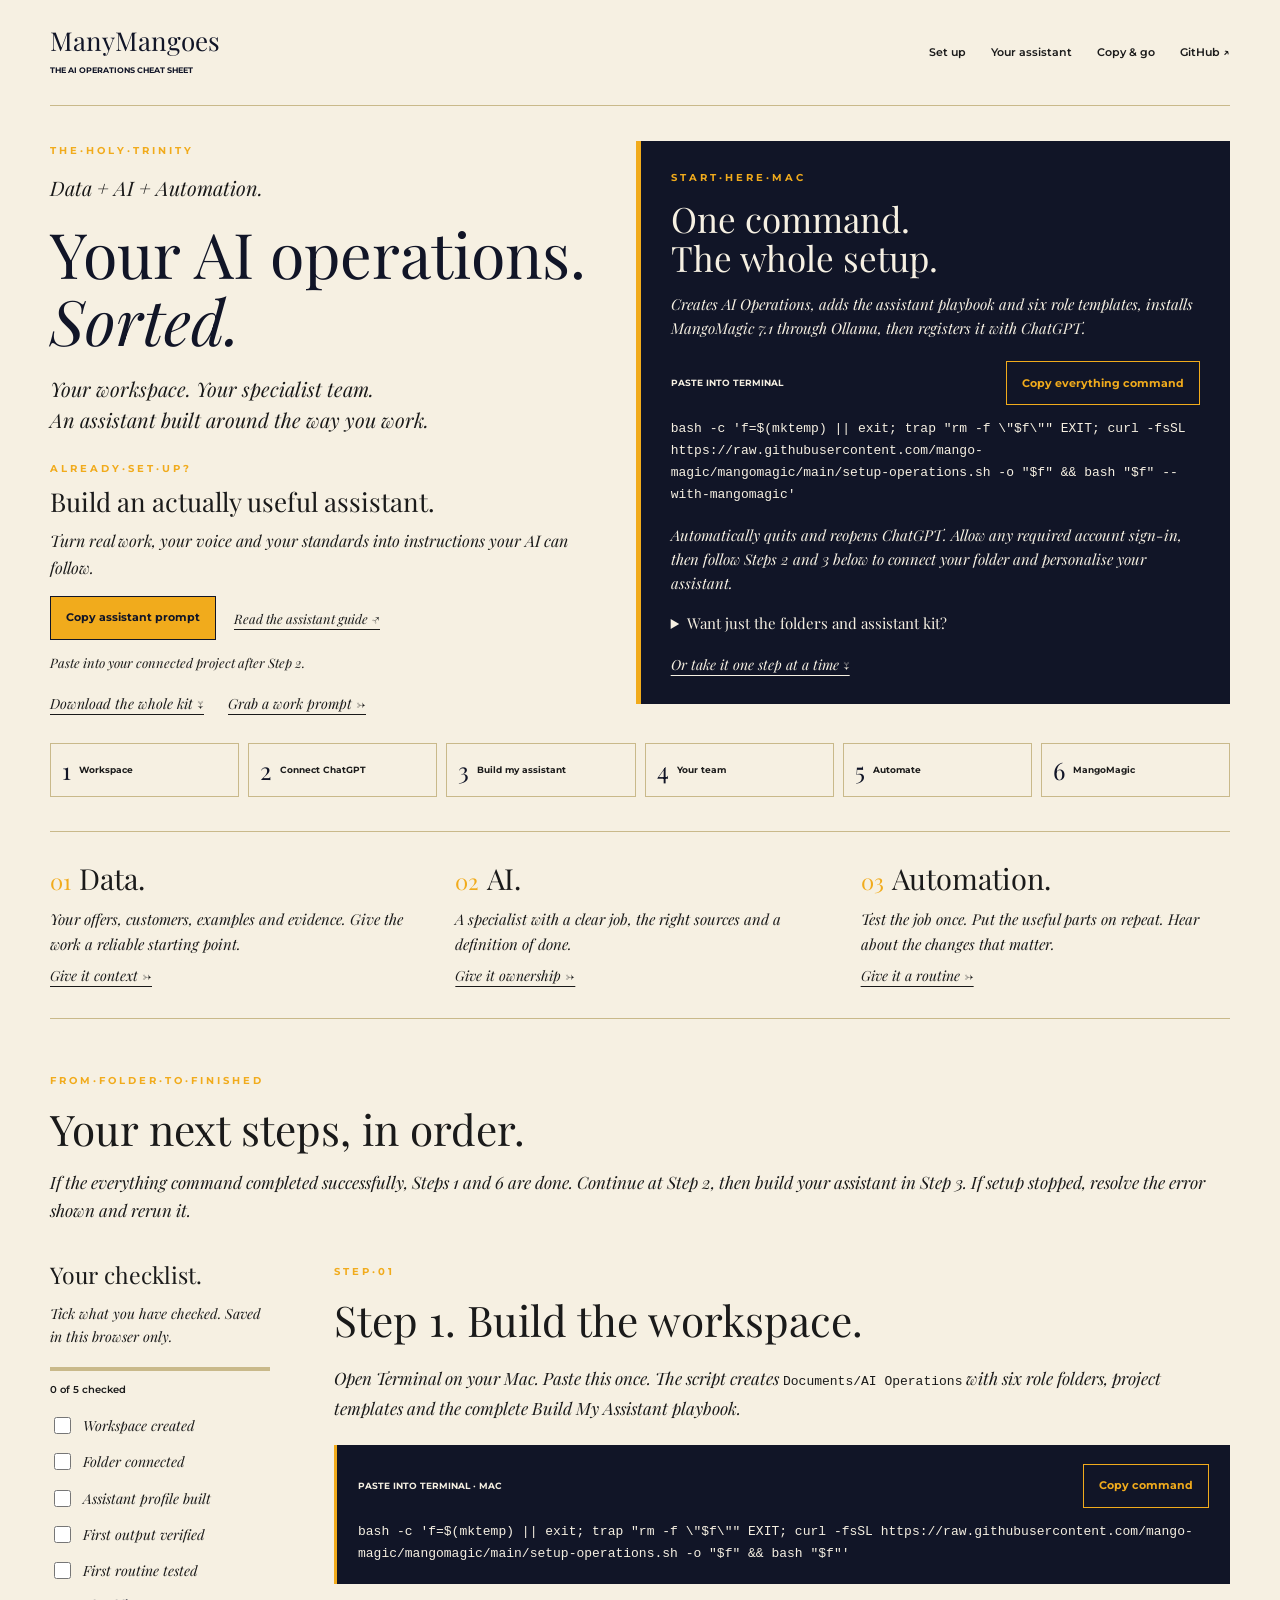
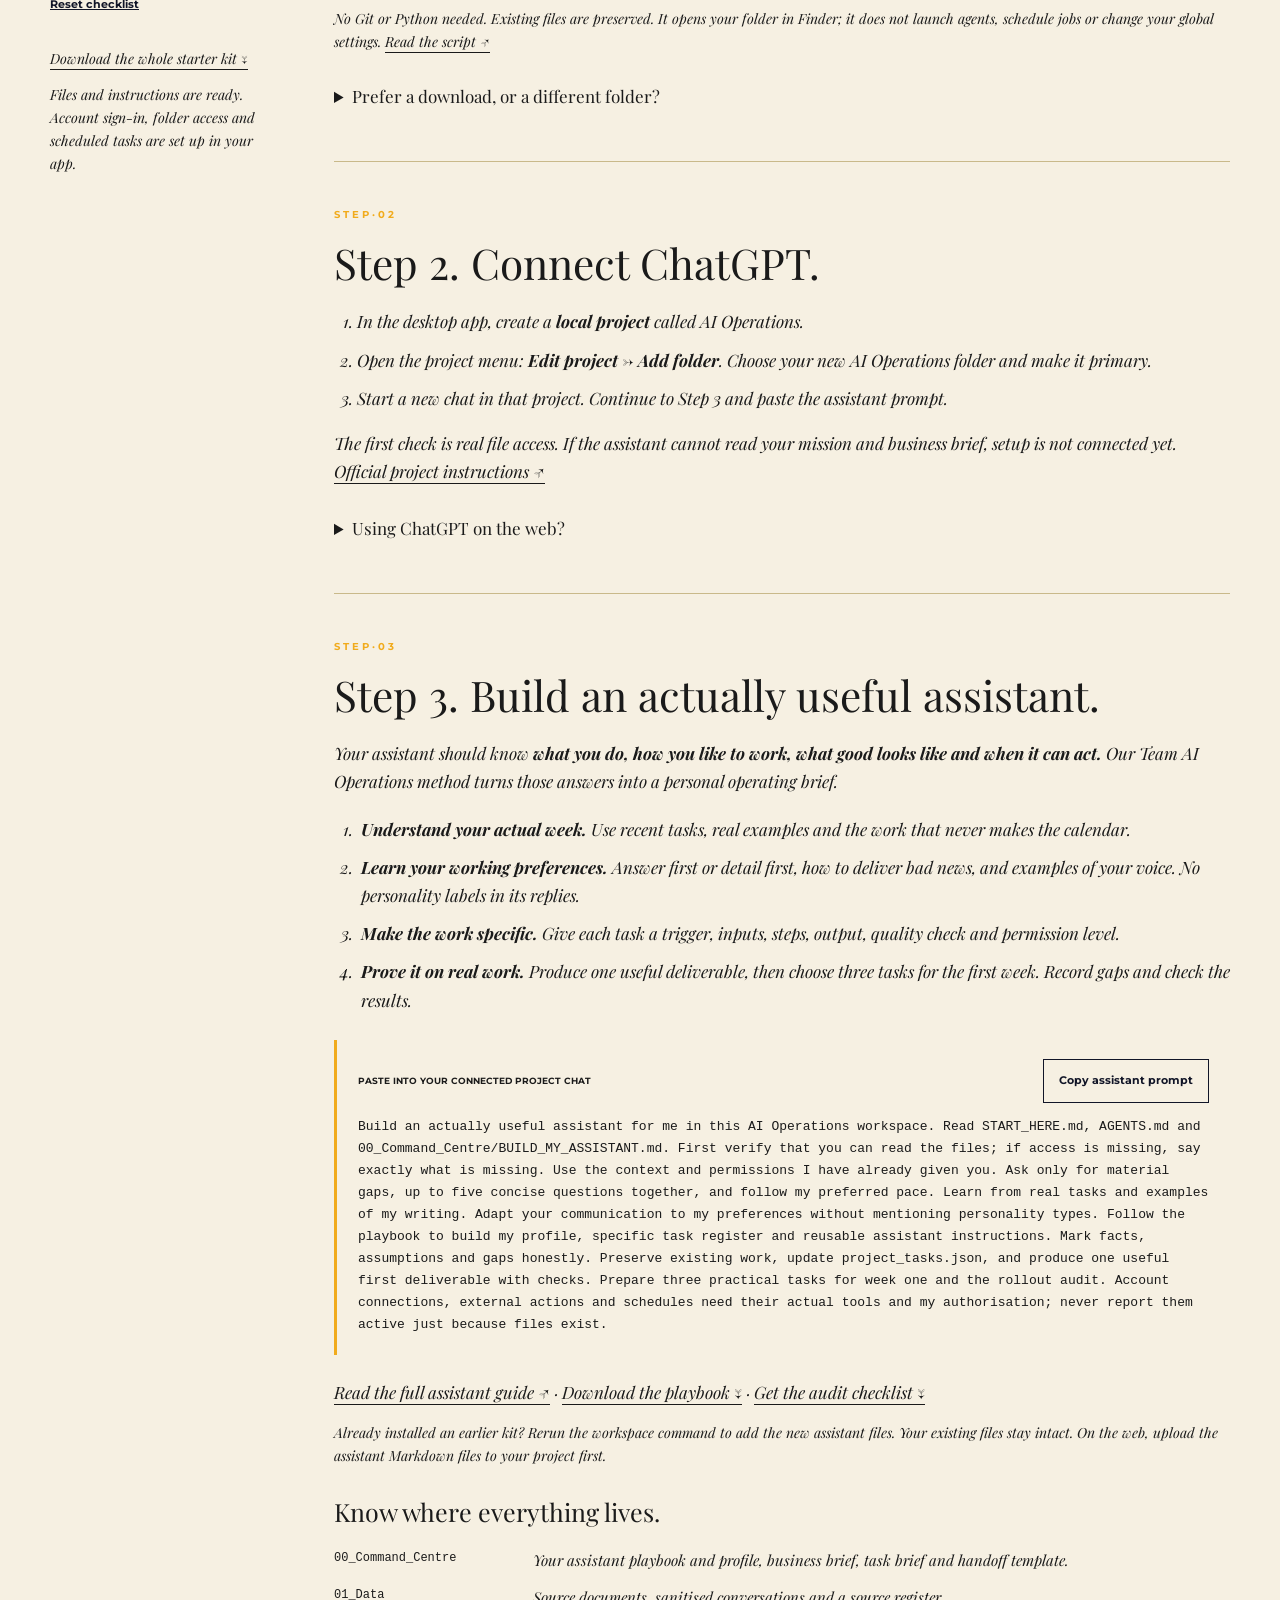
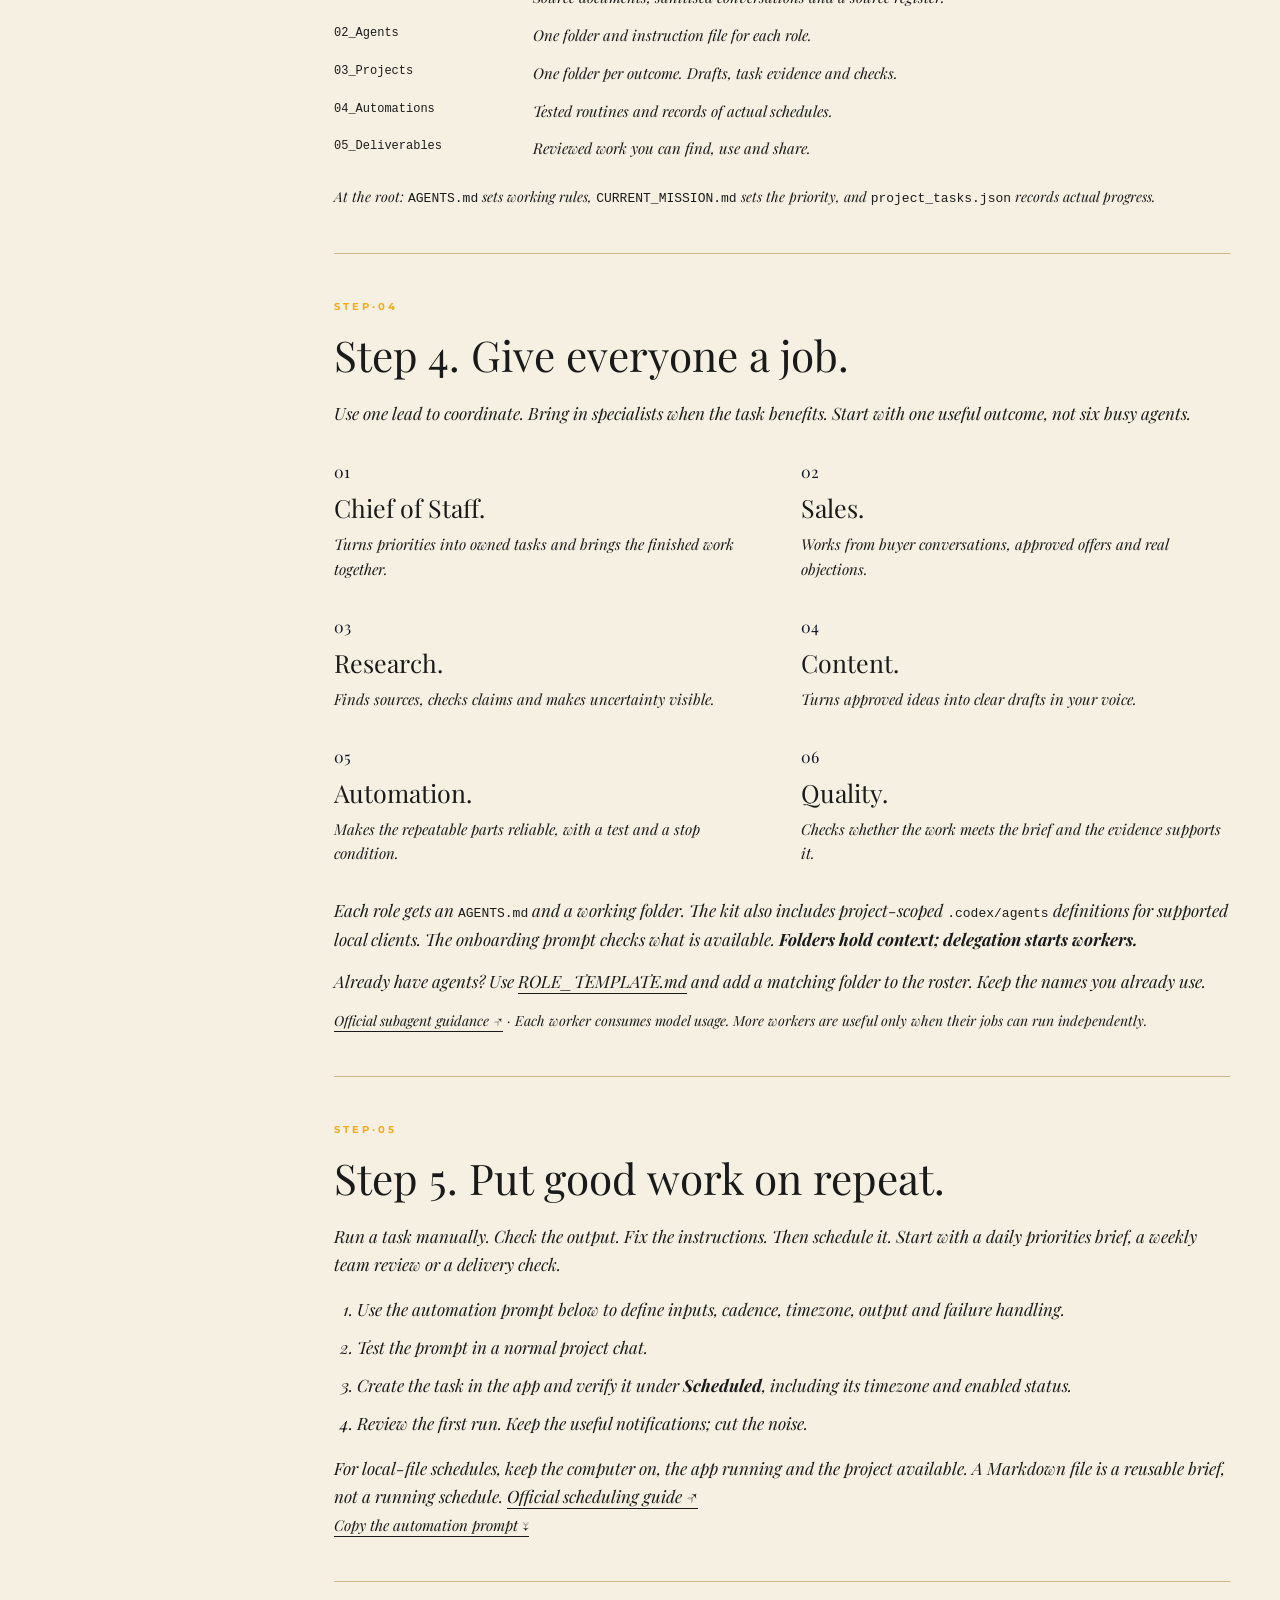
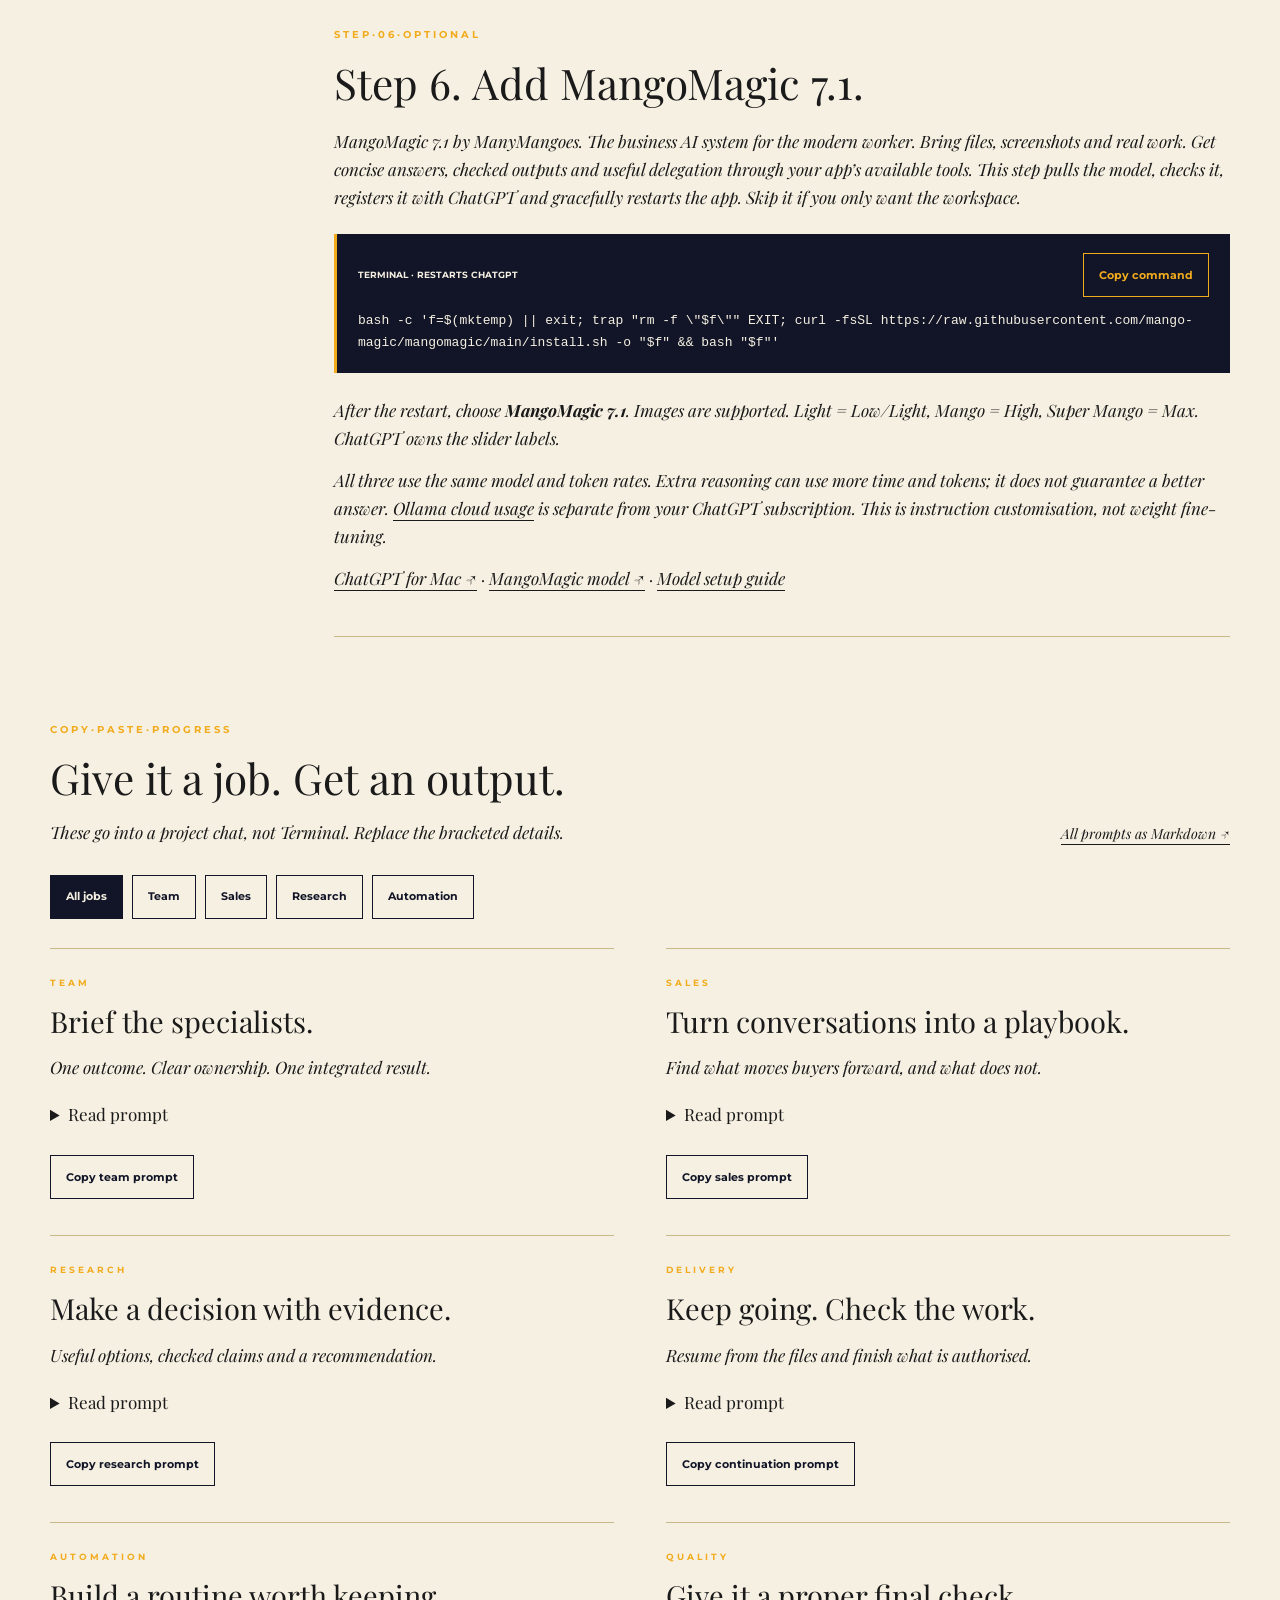
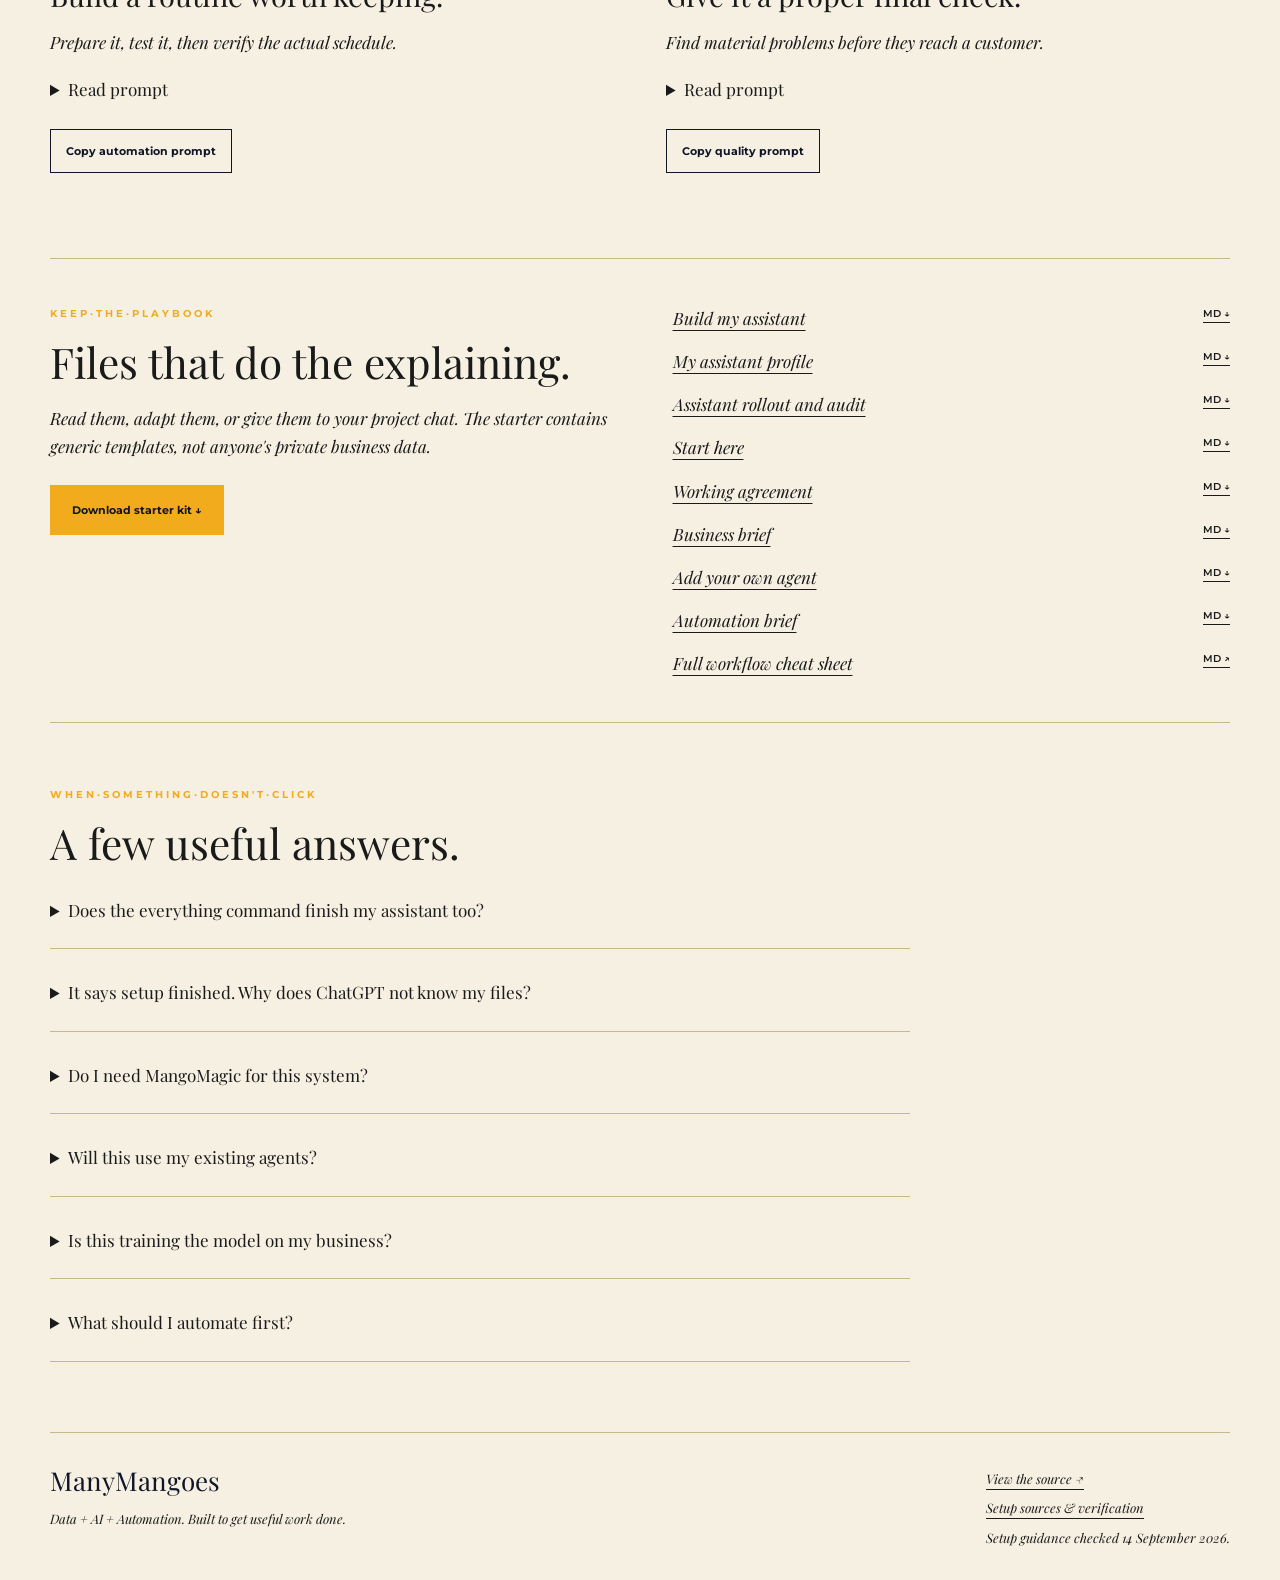
==== commit 42e14ebb: "Position MangoMagic as business AI across departments" ====
--- a/guide.html
+++ b/guide.html
@@ -51,8 +51,8 @@
 </section>
 <section class="guide-step" id="team"><p class="eyebrow">S T E P · 0 4</p><h2>Step 4. Give everyone a job.</h2><p>Use one lead to coordinate. Bring in specialists when the task benefits. Start with one useful outcome, not six busy agents.</p><div class="roles"><article><span>01</span><h3>Chief of Staff.</h3><p>Turns priorities into owned tasks and brings the finished work together.</p></article><article><span>02</span><h3>Sales.</h3><p>Works from buyer conversations, approved offers and real objections.</p></article><article><span>03</span><h3>Research.</h3><p>Finds sources, checks claims and makes uncertainty visible.</p></article><article><span>04</span><h3>Content.</h3><p>Turns approved ideas into clear drafts in your voice.</p></article><article><span>05</span><h3>Automation.</h3><p>Makes the repeatable parts reliable, with a test and a stop condition.</p></article><article><span>06</span><h3>Quality.</h3><p>Checks whether the work meets the brief and the evidence supports it.</p></article></div><p>Each role gets an <code>AGENTS.md</code> and a working folder. The kit also includes project-scoped <code>.codex/agents</code> definitions for supported local clients. The onboarding prompt checks what is available. <strong>Folders hold context; delegation starts workers.</strong></p><p>Already have agents? Use <a href="starter/02_Agents/ROLE_TEMPLATE.md" download>ROLE_TEMPLATE.md</a> and add a matching folder to the roster. Keep the names you already use.</p><p class="small"><a href="https://learn.chatgpt.com/docs/agent-configuration/subagents">Official subagent guidance ↗</a> · Each worker consumes model usage. More workers are useful only when their jobs can run independently.</p>
 </section>
-<section class="guide-step" id="automate"><p class="eyebrow">S T E P · 0 5</p><h2>Step 5. Put good work on repeat.</h2><p>Run a task manually. Check the output. Fix the instructions. Then schedule it. Start with a daily priorities brief, a weekly sales review or a delivery check.</p><ol><li>Use the automation prompt below to define inputs, cadence, timezone, output and failure handling.</li><li>Test the prompt in a normal project chat.</li><li>Create the task in the app and verify it under <strong>Scheduled</strong>, including its timezone and enabled status.</li><li>Review the first run. Keep the useful notifications; cut the noise.</li></ol><p>For local-file schedules, keep the computer on, the app running and the project available. A Markdown file is a reusable brief, not a running schedule. <a href="https://learn.chatgpt.com/docs/automations">Official scheduling guide ↗</a></p><a class="text-link" href="#automation-prompt-card">Copy the automation prompt ↓</a></section>
-<section class="guide-step" id="model-setup"><p class="eyebrow">S T E P · 0 6 · O P T I O N A L</p><h2>Step 6. Add MangoMagic 7.1.</h2><p>MangoMagic 7.1 by ManyMangoes. Build relevant outreach, work through objections and choose a clear next move. Bring screenshots, buyer context and real evidence. This step pulls the model, checks it, registers it with ChatGPT and gracefully restarts the app. Skip it if you only want the workspace.</p>
+<section class="guide-step" id="automate"><p class="eyebrow">S T E P · 0 5</p><h2>Step 5. Put good work on repeat.</h2><p>Run a task manually. Check the output. Fix the instructions. Then schedule it. Start with a daily priorities brief, a weekly team review or a delivery check.</p><ol><li>Use the automation prompt below to define inputs, cadence, timezone, output and failure handling.</li><li>Test the prompt in a normal project chat.</li><li>Create the task in the app and verify it under <strong>Scheduled</strong>, including its timezone and enabled status.</li><li>Review the first run. Keep the useful notifications; cut the noise.</li></ol><p>For local-file schedules, keep the computer on, the app running and the project available. A Markdown file is a reusable brief, not a running schedule. <a href="https://learn.chatgpt.com/docs/automations">Official scheduling guide ↗</a></p><a class="text-link" href="#automation-prompt-card">Copy the automation prompt ↓</a></section>
+<section class="guide-step" id="model-setup"><p class="eyebrow">S T E P · 0 6 · O P T I O N A L</p><h2>Step 6. Add MangoMagic 7.1.</h2><p>MangoMagic 7.1 by ManyMangoes. The business AI system for the modern worker. Bring files, screenshots and real work. Get concise answers, checked outputs and useful delegation through your app’s available tools. This step pulls the model, checks it, registers it with ChatGPT and gracefully restarts the app. Skip it if you only want the workspace.</p>
 <div class="copy-block terminal"><div class="block-heading"><span>TERMINAL · RESTARTS CHATGPT</span><button data-copy="model-command" type="button">Copy command</button></div><pre id="model-command"><code>bash -c 'f=$(mktemp) || exit; trap "rm -f \"$f\"" EXIT; curl -fsSL https://raw.githubusercontent.com/mango-magic/mangomagic/main/install.sh -o "$f" && bash "$f"'</code></pre><span class="copy-status" aria-live="polite"></span></div>
 <p>After the restart, choose <strong>MangoMagic 7.1</strong>. Images are supported. Light = Low/Light, Mango = High, Super Mango = Max. ChatGPT owns the slider labels.</p><p>All three use the same model and token rates. Extra reasoning can use more time and tokens; it does not guarantee a better answer. <a href="https://ollama.com/pricing">Ollama cloud usage</a> is separate from your ChatGPT subscription. This is instruction customisation, not weight fine-tuning.</p><p><a href="https://chatgpt.com/download/">ChatGPT for Mac ↗</a> · <a href="https://ollama.com/mangomagic/mangomagic-7.1">MangoMagic model ↗</a> · <a href="docs/MODEL-SETUP.md">Model setup guide</a></p></section>
 </div></div>
@@ -65,7 +65,7 @@
 <article class="prompt-card" data-category="team"><p class="eyebrow">Q U A L I T Y</p><h3>Give it a proper final check.</h3><p>Find material problems before they reach a customer.</p><details><summary>Read prompt</summary><pre id="quality-prompt">Review [deliverable path] against [task brief] and its cited sources. Check factual claims, calculations, links, missing requirements and whether the output is useful to its intended reader. Distinguish checks actually performed from checks still needed. Return pass, needs changes or blocked, with evidence and specific corrections. Fix routine issues within the authorised scope, recheck them and update project_tasks.json. Keep owner approval separate from technical completion. If this reviews your own work, disclose that the review is not independent.</pre></details><button data-copy="quality-prompt" type="button">Copy quality prompt</button><span class="copy-status" aria-live="polite"></span></article>
 </div></section>
 <section class="downloads wrap" id="downloads"><div><p class="eyebrow">K E E P · T H E · P L A Y B O O K</p><h2>Files that do the explaining.</h2><p>Read them, adapt them, or give them to your project chat. The starter contains generic templates, not anyone's private business data.</p><a class="button" href="assets/AI-Operations-Starter.zip" download>Download starter kit ↓</a></div><div class="download-links"><a href="starter/00_Command_Centre/BUILD_MY_ASSISTANT.md" download>Build my assistant <span>MD ↓</span></a><a href="starter/00_Command_Centre/ASSISTANT_PROFILE.md" download>My assistant profile <span>MD ↓</span></a><a href="starter/00_Command_Centre/ASSISTANT_ROLLOUT.md" download>Assistant rollout and audit <span>MD ↓</span></a><a href="starter/START_HERE.md" download>Start here <span>MD ↓</span></a><a href="starter/AGENTS.md" download>Working agreement <span>MD ↓</span></a><a href="starter/00_Command_Centre/BUSINESS_BRIEF.md" download>Business brief <span>MD ↓</span></a><a href="starter/02_Agents/ROLE_TEMPLATE.md" download>Add your own agent <span>MD ↓</span></a><a href="starter/04_Automations/AUTOMATION_BRIEF.md" download>Automation brief <span>MD ↓</span></a><a href="docs/WORKFLOW-CHEATSHEET.md">Full workflow cheat sheet <span>MD ↗</span></a></div></section>
-<section class="faq wrap"><p class="eyebrow">W H E N · S O M E T H I N G · D O E S N ' T · C L I C K</p><h2>A few useful answers.</h2><details><summary>Does the everything command finish my assistant too?</summary><p>It installs the files and model integration. Step 2 gives the project access to your folder. Step 3 uses your real work and preferences to build your assistant. An installer cannot answer those questions for you. The assistant prompt handles the setup conversation and checks its first result.</p></details><details><summary>It says setup finished. Why does ChatGPT not know my files?</summary><p>The script finished creating the workspace. Attach it as the primary folder of a local project and start a new chat there. Ask ChatGPT to name and summarise the mission file. A file existing on disk does not prove the app can read it.</p></details><details><summary>Do I need MangoMagic for this system?</summary><p>No. The workspace and prompts can be used with the model available in your app. MangoMagic 7.1 is ManyMangoes' optional B2B sales intelligence assistant, with images and adjustable thinking. Model availability, tools and scheduling depend on your client and account.</p></details><details><summary>Will this use my existing agents?</summary><p>It preserves existing files and global settings. Map your agents to folders in AGENT_ROSTER.md using ROLE_TEMPLATE.md. The six included project definitions are suggestions, not an import of your existing account configuration. Ask the app to verify the roles it can actually delegate to.</p></details><details><summary>Is this training the model on my business?</summary><p>It supplies context and instructions. It does not change model weights or make a public model know your private files. Only provide source material you want the selected model and connected tools to process.</p></details><details><summary>What should I automate first?</summary><p>A short internal priorities brief or a weekly delivery review. Give it a narrow input, a useful output and a check you can repeat. Test it before adding a schedule. Keep customer messaging and publishing within your explicit authorisation.</p></details></section>
+<section class="faq wrap"><p class="eyebrow">W H E N · S O M E T H I N G · D O E S N ' T · C L I C K</p><h2>A few useful answers.</h2><details><summary>Does the everything command finish my assistant too?</summary><p>It installs the files and model integration. Step 2 gives the project access to your folder. Step 3 uses your real work and preferences to build your assistant. An installer cannot answer those questions for you. The assistant prompt handles the setup conversation and checks its first result.</p></details><details><summary>It says setup finished. Why does ChatGPT not know my files?</summary><p>The script finished creating the workspace. Attach it as the primary folder of a local project and start a new chat there. Ask ChatGPT to name and summarise the mission file. A file existing on disk does not prove the app can read it.</p></details><details><summary>Do I need MangoMagic for this system?</summary><p>No. The workspace and prompts can be used with the model available in your app. MangoMagic 7.1 is ManyMangoes' business AI system for the modern worker, with images and adjustable thinking. Model availability, tools and scheduling depend on your client and account.</p></details><details><summary>Will this use my existing agents?</summary><p>It preserves existing files and global settings. Map your agents to folders in AGENT_ROSTER.md using ROLE_TEMPLATE.md. The six included project definitions are suggestions, not an import of your existing account configuration. Ask the app to verify the roles it can actually delegate to.</p></details><details><summary>Is this training the model on my business?</summary><p>It supplies context and instructions. It does not change model weights or make a public model know your private files. Only provide source material you want the selected model and connected tools to process.</p></details><details><summary>What should I automate first?</summary><p>A short internal priorities brief or a weekly delivery review. Give it a narrow input, a useful output and a check you can repeat. Test it before adding a schedule. Keep customer messaging and publishing within your explicit authorisation.</p></details></section>
 </main>
 <footer class="wrap"><div><a class="wordmark" href="https://manymangoes.com">ManyMangoes</a><p>Data + AI + Automation. Built to get useful work done.</p></div><div><a href="https://github.com/mango-magic/mangomagic">View the source ↗</a><a href="docs/SOURCES.md">Setup sources &amp; verification</a><span>Setup guidance checked 14 September 2026.</span></div></footer>
 <noscript><p class="wrap">JavaScript is off. Select and copy the commands or prompts manually. All guides and downloads remain available.</p></noscript>
